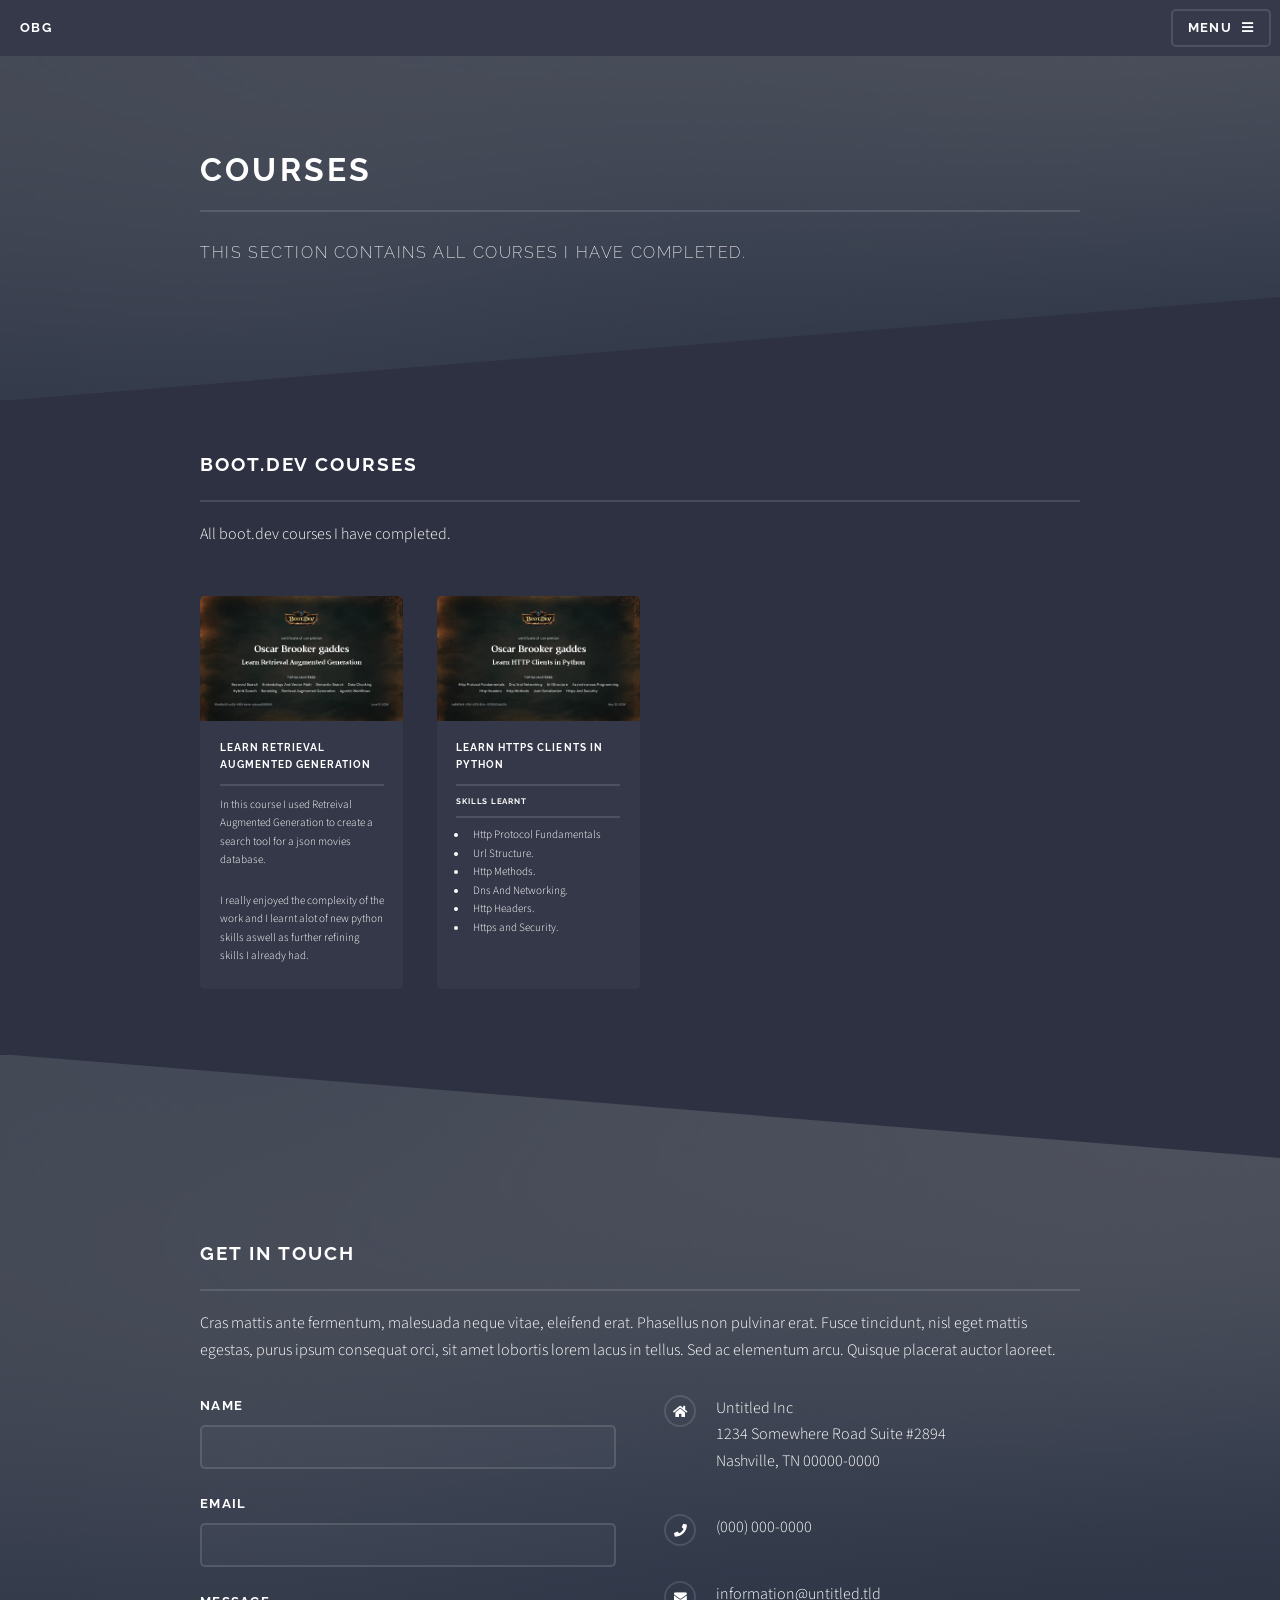
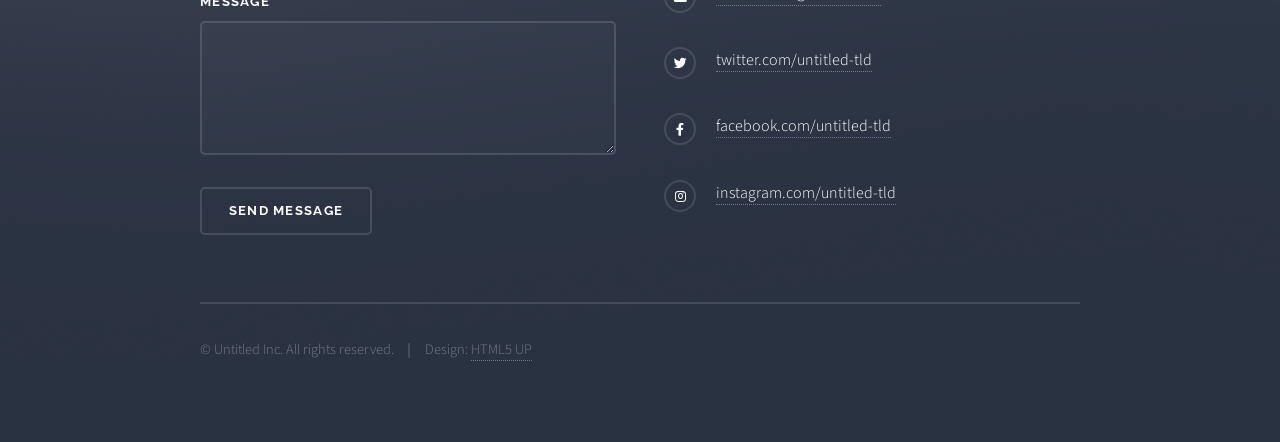
==== elements.html @ 9e0f4af8 "14:05" ====
<!DOCTYPE HTML>
<!--
	Solid State by HTML5 UP
	html5up.net | @ajlkn
	Free for personal and commercial use under the CCA 3.0 license (html5up.net/license)
-->
<html>
	<head>
		<title>Courses - OBG Cyber Portfolio</title>
		<meta charset="utf-8" />
		<meta name="viewport" content="width=device-width, initial-scale=1, user-scalable=no" />
		<link rel="stylesheet" href="assets/css/main.css" />
		<noscript><link rel="stylesheet" href="assets/css/noscript.css" /></noscript>
	</head>
	<body class="is-preload">

		<!-- Page Wrapper -->
			<div id="page-wrapper">

				<!-- Header -->
					<header id="header">
						<h1><a href="index.html">OBG</a></h1>
						<nav>
							<a href="#menu">Menu</a>
						</nav>
					</header>

				<!-- Menu -->
					<nav id="menu">
						<div class="inner">
							<h2>Menu</h2>
							<ul class="links">
								<li><a href="index.html">Home</a></li>
								<li><a href="generic.html">Projects</a></li>
								<li><a href="elements.html">Courses</a></li>
							</ul>
							<a href="#" class="close">Close</a>
						</div>
					</nav>

				<!-- Wrapper -->
					<section id="wrapper">
						<header>
							<div class="inner">
								<h2>Courses</h2>
								<p>This section contains all courses I have completed.</p>
							</div>
						</header>

						<!-- Content -->
							<div class="wrapper">
								<div class="inner">

									<section>
										<h2 class="major">Boot.dev Courses</h2>
										<p>All boot.dev courses I have completed.</p>
		
									</section>

									<section class="long-features">
										<article>
											<a href="#" class="image"><img src="images/rag-search-engine-certificate.jpeg" alt="" /></a>
											<h3 class="major">Learn Retrieval Augmented Generation</h3>
											<p>In this course I used Retreival Augmented Generation to create a search tool for a json movies database.</p>
											<p>I really enjoyed the complexity of the work and I learnt alot of new python skills aswell as further refining skills I already had.</p>
										</article>
										<article>
											<a href="#" class="image"><img src="images/Bootdev-Course-Certificates/http-clients-certificate.jpeg" alt="" /></a>
											<h3 class="major">Learn https Clients in Python</h3>
											<h4 class="major">Skills Learnt</h4>
											<ul>
												<li>Http Protocol Fundamentals</li>
												<li>Url Structure.</li>
												<li>Http Methods.</li>
												<li>Dns And Networking.</li>
												<li>Http Headers.</li>
												<li>Https and Security.</li>
											</ul>
										</article>
									</section>
								</div>
							</div>

					</section>

				<!-- Footer -->
					<section id="footer">
						<div class="inner">
							<h2 class="major">Get in touch</h2>
							<p>Cras mattis ante fermentum, malesuada neque vitae, eleifend erat. Phasellus non pulvinar erat. Fusce tincidunt, nisl eget mattis egestas, purus ipsum consequat orci, sit amet lobortis lorem lacus in tellus. Sed ac elementum arcu. Quisque placerat auctor laoreet.</p>
							<form method="post" action="#">
								<div class="fields">
									<div class="field">
										<label for="name">Name</label>
										<input type="text" name="name" id="name" />
									</div>
									<div class="field">
										<label for="email">Email</label>
										<input type="email" name="email" id="email" />
									</div>
									<div class="field">
										<label for="message">Message</label>
										<textarea name="message" id="message" rows="4"></textarea>
									</div>
								</div>
								<ul class="actions">
									<li><input type="submit" value="Send Message" /></li>
								</ul>
							</form>
							<ul class="contact">
								<li class="icon solid fa-home">
									Untitled Inc<br />
									1234 Somewhere Road Suite #2894<br />
									Nashville, TN 00000-0000
								</li>
								<li class="icon solid fa-phone">(000) 000-0000</li>
								<li class="icon solid fa-envelope"><a href="#">information@untitled.tld</a></li>
								<li class="icon brands fa-twitter"><a href="#">twitter.com/untitled-tld</a></li>
								<li class="icon brands fa-facebook-f"><a href="#">facebook.com/untitled-tld</a></li>
								<li class="icon brands fa-instagram"><a href="#">instagram.com/untitled-tld</a></li>
							</ul>
							<ul class="copyright">
								<li>&copy; Untitled Inc. All rights reserved.</li><li>Design: <a href="http://html5up.net">HTML5 UP</a></li>
							</ul>
						</div>
					</section>

			</div>

		<!-- Scripts -->
			<script src="assets/js/jquery.min.js"></script>
			<script src="assets/js/jquery.scrollex.min.js"></script>
			<script src="assets/js/browser.min.js"></script>
			<script src="assets/js/breakpoints.min.js"></script>
			<script src="assets/js/util.js"></script>
			<script src="assets/js/main.js"></script>

	</body>
</html>
---- assets/css/main.css ----
@import url(fontawesome-all.min.css);
@import url("https://fonts.googleapis.com/css?family=Raleway:200,700|Source+Sans+Pro:300,600,300italic,600italic");

/*
	Solid State by HTML5 UP
	html5up.net | @ajlkn
	Free for personal and commercial use under the CCA 3.0 license (html5up.net/license)
*/

html, body, div, span, applet, object,
iframe, h1, h2, h3, h4, h5, h6, p, blockquote,
pre, a, abbr, acronym, address, big, cite,
code, del, dfn, em, img, ins, kbd, q, s, samp,
small, strike, strong, sub, sup, tt, var, b,
u, i, center, dl, dt, dd, ol, ul, li, fieldset,
form, label, legend, table, caption, tbody,
tfoot, thead, tr, th, td, article, aside,
canvas, details, embed, figure, figcaption,
footer, header, hgroup, menu, nav, output, ruby,
section, summary, time, mark, audio, video {
	margin: 0;
	padding: 0;
	border: 0;
	font-size: 100%;
	font: inherit;
	vertical-align: baseline;}

article, aside, details, figcaption, figure,
footer, header, hgroup, menu, nav, section {
	display: block;}

body {
	line-height: 1;
}

ol, ul {
	list-style: none;
}

blockquote, q {
	quotes: none;
}

	blockquote:before, blockquote:after, q:before, q:after {
		content: '';
		content: none;
	}

table {
	border-collapse: collapse;
	border-spacing: 0;
}

body {
	-webkit-text-size-adjust: none;
}

mark {
	background-color: transparent;
	color: inherit;
}

input::-moz-focus-inner {
	border: 0;
	padding: 0;
}

input, select, textarea {
	-moz-appearance: none;
	-webkit-appearance: none;
	-ms-appearance: none;
	appearance: none;
}

/* Basic */

	@-ms-viewport {
		width: device-width;
	}

	body {
		-ms-overflow-style: scrollbar;
	}

	@media screen and (max-width: 480px) {

		html, body {
			min-width: 320px;
		}

	}

	html {
		box-sizing: border-box;
	}

	*, *:before, *:after {
		box-sizing: inherit;
	}

	body {
		background-color: #2e3141;
		background-image: linear-gradient(to top, rgba(46, 49, 65, 0.8), rgba(46, 49, 65, 0.8)), url("../../images/bg.jpg");
		background-size: auto,
 cover;
		background-attachment: fixed,
 fixed;
		background-position: center,
 center;
	}

		body.is-preload *, body.is-preload *:before, body.is-preload *:after {
			-moz-animation: none !important;
			-webkit-animation: none !important;
			-ms-animation: none !important;
			animation: none !important;
			-moz-transition: none !important;
			-webkit-transition: none !important;
			-ms-transition: none !important;
			transition: none !important;
		}

/* Type */

	body, input, select, textarea {
		color: #ffffff;
		font-family: "Source Sans Pro", Helvetica, sans-serif;
		font-size: 16.5pt;
		font-weight: 300;
		line-height: 1.65;
	}

		@media screen and (max-width: 1680px) {

			body, input, select, textarea {
				font-size: 13pt;
			}

		}

		@media screen and (max-width: 1280px) {

			body, input, select, textarea {
				font-size: 12pt;
			}

		}

		@media screen and (max-width: 980px) {

			body, input, select, textarea {
				font-size: 12pt;
			}

		}

		@media screen and (max-width: 736px) {

			body, input, select, textarea {
				font-size: 12pt;
			}

		}

		@media screen and (max-width: 480px) {

			body, input, select, textarea {
				font-size: 12pt;
			}

		}

	a {
		-moz-transition: color 0.2s ease-in-out, border-bottom-color 0.2s ease-in-out;
		-webkit-transition: color 0.2s ease-in-out, border-bottom-color 0.2s ease-in-out;
		-ms-transition: color 0.2s ease-in-out, border-bottom-color 0.2s ease-in-out;
		transition: color 0.2s ease-in-out, border-bottom-color 0.2s ease-in-out;
		border-bottom: dotted 1px rgba(255, 255, 255, 0.35);
		color: #ffffff;
		text-decoration: none;
	}

		a:hover {
			border-bottom-color: transparent;
			color: #ffffff !important;
		}

		a.special:not(.button) {
			text-decoration: none;
			border-bottom: 0;
			display: block;
			font-family: Raleway, Helvetica, sans-serif;
			font-size: 0.8em;
			font-weight: 700;
			letter-spacing: 0.1em;
			margin: 0 0 2em 0;
			text-transform: uppercase;
		}

			a.special:not(.button):before {
				-moz-osx-font-smoothing: grayscale;
				-webkit-font-smoothing: antialiased;
				display: inline-block;
				font-style: normal;
				font-variant: normal;
				text-rendering: auto;
				line-height: 1;
				text-transform: none !important;
				font-family: 'Font Awesome 5 Free';
				font-weight: 900;
			}

			a.special:not(.button):before {
				-moz-transition: background-color 0.2s ease-in-out;
				-webkit-transition: background-color 0.2s ease-in-out;
				-ms-transition: background-color 0.2s ease-in-out;
				transition: background-color 0.2s ease-in-out;
				border-radius: 100%;
				border: solid 2px rgba(255, 255, 255, 0.125);
				content: '\f105';
				display: inline-block;
				font-size: 1.25em;
				height: 2em;
				line-height: 1.75em;
				margin-right: 0.85em;
				text-align: center;
				text-indent: 0.15em;
				vertical-align: middle;
				width: 2em;
			}

			a.special:not(.button):hover:before {
				background-color: rgba(255, 255, 255, 0.025);
			}

			a.special:not(.button):active:before {
				background-color: rgba(255, 255, 255, 0.075);
			}

	strong, b {
		color: #ffffff;
		font-weight: 600;
	}

	em, i {
		font-style: italic;
	}

	p {
		margin: 0 0 2em 0;
	}

	h1, h2, h3, h4, h5, h6 {
		color: #ffffff;
		font-family: Raleway, Helvetica, sans-serif;
		font-weight: 700;
		letter-spacing: 0.1em;
		margin: 0 0 1em 0;
		text-transform: uppercase;
	}

		h1 a, h2 a, h3 a, h4 a, h5 a, h6 a {
			color: inherit;
			text-decoration: none;
			border-bottom: 0;
		}

		h1 span, h2 span, h3 span, h4 span, h5 span, h6 span {
			font-weight: 200;
		}

		h1.major, h2.major, h3.major, h4.major, h5.major, h6.major {
			padding-bottom: 1em;
			border-bottom: solid 2px rgba(255, 255, 255, 0.125);
		}

	h2 {
		font-size: 1.2em;
	}

	h3 {
		font-size: 0.9em;
	}

	h4 {
		font-size: 0.7em;
	}

	h5 {
		font-size: 0.7em;
	}

	h6 {
		font-size: 0.7em;
	}

	@media screen and (max-width: 736px) {

		h2 {
			font-size: 1em;
		}

		h3 {
			font-size: 0.8em;
		}

	}

	sub {
		font-size: 0.8em;
		position: relative;
		top: 0.5em;
	}

	sup {
		font-size: 0.8em;
		position: relative;
		top: -0.5em;
	}

	blockquote {
		border-left: solid 4px rgba(255, 255, 255, 0.125);
		font-style: italic;
		margin: 0 0 2em 0;
		padding: 0.5em 0 0.5em 2em;
	}

	code {
		background: rgba(255, 255, 255, 0.025);
		border-radius: 5px;
		border: solid 2px rgba(255, 255, 255, 0.125);
		font-family: "Courier New", monospace;
		font-size: 0.9em;
		margin: 0 0.25em;
		padding: 0.25em 0.65em;
	}

	pre {
		-webkit-overflow-scrolling: touch;
		font-family: "Courier New", monospace;
		font-size: 0.9em;
		margin: 0 0 2em 0;
	}

		pre code {
			display: block;
			line-height: 1.75em;
			padding: 1em 1.5em;
			overflow-x: auto;
		}

	hr {
		border: 0;
		border-bottom: solid 2px rgba(255, 255, 255, 0.125);
		margin: 2.5em 0;
	}

		hr.major {
			margin: 4em 0;
		}

	.align-left {
		text-align: left;
	}

	.align-center {
		text-align: center;
	}

	.align-right {
		text-align: right;
	}

/* Row */

	.row {
		display: flex;
		flex-wrap: wrap;
		box-sizing: border-box;
		align-items: stretch;
	}

		.row > * {
			box-sizing: border-box;
		}

		.row.gtr-uniform > * > :last-child {
			margin-bottom: 0;
		}

		.row.aln-left {
			justify-content: flex-start;
		}

		.row.aln-center {
			justify-content: center;
		}

		.row.aln-right {
			justify-content: flex-end;
		}

		.row.aln-top {
			align-items: flex-start;
		}

		.row.aln-middle {
			align-items: center;
		}

		.row.aln-bottom {
			align-items: flex-end;
		}

		.row > .imp {
			order: -1;
		}

		.row > .col-1 {
			width: 8.33333%;
		}

		.row > .off-1 {
			margin-left: 8.33333%;
		}

		.row > .col-2 {
			width: 16.66667%;
		}

		.row > .off-2 {
			margin-left: 16.66667%;
		}

		.row > .col-3 {
			width: 25%;
		}

		.row > .off-3 {
			margin-left: 25%;
		}

		.row > .col-4 {
			width: 33.33333%;
		}

		.row > .off-4 {
			margin-left: 33.33333%;
		}

		.row > .col-5 {
			width: 41.66667%;
		}

		.row > .off-5 {
			margin-left: 41.66667%;
		}

		.row > .col-6 {
			width: 50%;
		}

		.row > .off-6 {
			margin-left: 50%;
		}

		.row > .col-7 {
			width: 58.33333%;
		}

		.row > .off-7 {
			margin-left: 58.33333%;
		}

		.row > .col-8 {
			width: 66.66667%;
		}

		.row > .off-8 {
			margin-left: 66.66667%;
		}

		.row > .col-9 {
			width: 75%;
		}

		.row > .off-9 {
			margin-left: 75%;
		}

		.row > .col-10 {
			width: 83.33333%;
		}

		.row > .off-10 {
			margin-left: 83.33333%;
		}

		.row > .col-11 {
			width: 91.66667%;
		}

		.row > .off-11 {
			margin-left: 91.66667%;
		}

		.row > .col-12 {
			width: 100%;
		}

		.row > .off-12 {
			margin-left: 100%;
		}

		.row.gtr-0 {
			margin-top: 0;
			margin-left: 0em;
		}

			.row.gtr-0 > * {
				padding: 0 0 0 0em;
			}

			.row.gtr-0.gtr-uniform {
				margin-top: 0em;
			}

				.row.gtr-0.gtr-uniform > * {
					padding-top: 0em;
				}

		.row.gtr-25 {
			margin-top: 0;
			margin-left: -0.4375em;
		}

			.row.gtr-25 > * {
				padding: 0 0 0 0.4375em;
			}

			.row.gtr-25.gtr-uniform {
				margin-top: -0.4375em;
			}

				.row.gtr-25.gtr-uniform > * {
					padding-top: 0.4375em;
				}

		.row.gtr-50 {
			margin-top: 0;
			margin-left: -0.875em;
		}

			.row.gtr-50 > * {
				padding: 0 0 0 0.875em;
			}

			.row.gtr-50.gtr-uniform {
				margin-top: -0.875em;
			}

				.row.gtr-50.gtr-uniform > * {
					padding-top: 0.875em;
				}

		.row {
			margin-top: 0;
			margin-left: -1.75em;
		}

			.row > * {
				padding: 0 0 0 1.75em;
			}

			.row.gtr-uniform {
				margin-top: -1.75em;
			}

				.row.gtr-uniform > * {
					padding-top: 1.75em;
				}

		.row.gtr-150 {
			margin-top: 0;
			margin-left: -2.625em;
		}

			.row.gtr-150 > * {
				padding: 0 0 0 2.625em;
			}

			.row.gtr-150.gtr-uniform {
				margin-top: -2.625em;
			}

				.row.gtr-150.gtr-uniform > * {
					padding-top: 2.625em;
				}

		.row.gtr-200 {
			margin-top: 0;
			margin-left: -3.5em;
		}

			.row.gtr-200 > * {
				padding: 0 0 0 3.5em;
			}

			.row.gtr-200.gtr-uniform {
				margin-top: -3.5em;
			}

				.row.gtr-200.gtr-uniform > * {
					padding-top: 3.5em;
				}

		@media screen and (max-width: 1680px) {

			.row {
				display: flex;
				flex-wrap: wrap;
				box-sizing: border-box;
				align-items: stretch;
			}

				.row > * {
					box-sizing: border-box;
				}

				.row.gtr-uniform > * > :last-child {
					margin-bottom: 0;
				}

				.row.aln-left {
					justify-content: flex-start;
				}

				.row.aln-center {
					justify-content: center;
				}

				.row.aln-right {
					justify-content: flex-end;
				}

				.row.aln-top {
					align-items: flex-start;
				}

				.row.aln-middle {
					align-items: center;
				}

				.row.aln-bottom {
					align-items: flex-end;
				}

				.row > .imp-xlarge {
					order: -1;
				}

				.row > .col-1-xlarge {
					width: 8.33333%;
				}

				.row > .off-1-xlarge {
					margin-left: 8.33333%;
				}

				.row > .col-2-xlarge {
					width: 16.66667%;
				}

				.row > .off-2-xlarge {
					margin-left: 16.66667%;
				}

				.row > .col-3-xlarge {
					width: 25%;
				}

				.row > .off-3-xlarge {
					margin-left: 25%;
				}

				.row > .col-4-xlarge {
					width: 33.33333%;
				}

				.row > .off-4-xlarge {
					margin-left: 33.33333%;
				}

				.row > .col-5-xlarge {
					width: 41.66667%;
				}

				.row > .off-5-xlarge {
					margin-left: 41.66667%;
				}

				.row > .col-6-xlarge {
					width: 50%;
				}

				.row > .off-6-xlarge {
					margin-left: 50%;
				}

				.row > .col-7-xlarge {
					width: 58.33333%;
				}

				.row > .off-7-xlarge {
					margin-left: 58.33333%;
				}

				.row > .col-8-xlarge {
					width: 66.66667%;
				}

				.row > .off-8-xlarge {
					margin-left: 66.66667%;
				}

				.row > .col-9-xlarge {
					width: 75%;
				}

				.row > .off-9-xlarge {
					margin-left: 75%;
				}

				.row > .col-10-xlarge {
					width: 83.33333%;
				}

				.row > .off-10-xlarge {
					margin-left: 83.33333%;
				}

				.row > .col-11-xlarge {
					width: 91.66667%;
				}

				.row > .off-11-xlarge {
					margin-left: 91.66667%;
				}

				.row > .col-12-xlarge {
					width: 100%;
				}

				.row > .off-12-xlarge {
					margin-left: 100%;
				}

				.row.gtr-0 {
					margin-top: 0;
					margin-left: 0em;
				}

					.row.gtr-0 > * {
						padding: 0 0 0 0em;
					}

					.row.gtr-0.gtr-uniform {
						margin-top: 0em;
					}

						.row.gtr-0.gtr-uniform > * {
							padding-top: 0em;
						}

				.row.gtr-25 {
					margin-top: 0;
					margin-left: -0.4375em;
				}

					.row.gtr-25 > * {
						padding: 0 0 0 0.4375em;
					}

					.row.gtr-25.gtr-uniform {
						margin-top: -0.4375em;
					}

						.row.gtr-25.gtr-uniform > * {
							padding-top: 0.4375em;
						}

				.row.gtr-50 {
					margin-top: 0;
					margin-left: -0.875em;
				}

					.row.gtr-50 > * {
						padding: 0 0 0 0.875em;
					}

					.row.gtr-50.gtr-uniform {
						margin-top: -0.875em;
					}

						.row.gtr-50.gtr-uniform > * {
							padding-top: 0.875em;
						}

				.row {
					margin-top: 0;
					margin-left: -1.75em;
				}

					.row > * {
						padding: 0 0 0 1.75em;
					}

					.row.gtr-uniform {
						margin-top: -1.75em;
					}

						.row.gtr-uniform > * {
							padding-top: 1.75em;
						}

				.row.gtr-150 {
					margin-top: 0;
					margin-left: -2.625em;
				}

					.row.gtr-150 > * {
						padding: 0 0 0 2.625em;
					}

					.row.gtr-150.gtr-uniform {
						margin-top: -2.625em;
					}

						.row.gtr-150.gtr-uniform > * {
							padding-top: 2.625em;
						}

				.row.gtr-200 {
					margin-top: 0;
					margin-left: -3.5em;
				}

					.row.gtr-200 > * {
						padding: 0 0 0 3.5em;
					}

					.row.gtr-200.gtr-uniform {
						margin-top: -3.5em;
					}

						.row.gtr-200.gtr-uniform > * {
							padding-top: 3.5em;
						}

		}

		@media screen and (max-width: 1280px) {

			.row {
				display: flex;
				flex-wrap: wrap;
				box-sizing: border-box;
				align-items: stretch;
			}

				.row > * {
					box-sizing: border-box;
				}

				.row.gtr-uniform > * > :last-child {
					margin-bottom: 0;
				}

				.row.aln-left {
					justify-content: flex-start;
				}

				.row.aln-center {
					justify-content: center;
				}

				.row.aln-right {
					justify-content: flex-end;
				}

				.row.aln-top {
					align-items: flex-start;
				}

				.row.aln-middle {
					align-items: center;
				}

				.row.aln-bottom {
					align-items: flex-end;
				}

				.row > .imp-large {
					order: -1;
				}

				.row > .col-1-large {
					width: 8.33333%;
				}

				.row > .off-1-large {
					margin-left: 8.33333%;
				}

				.row > .col-2-large {
					width: 16.66667%;
				}

				.row > .off-2-large {
					margin-left: 16.66667%;
				}

				.row > .col-3-large {
					width: 25%;
				}

				.row > .off-3-large {
					margin-left: 25%;
				}

				.row > .col-4-large {
					width: 33.33333%;
				}

				.row > .off-4-large {
					margin-left: 33.33333%;
				}

				.row > .col-5-large {
					width: 41.66667%;
				}

				.row > .off-5-large {
					margin-left: 41.66667%;
				}

				.row > .col-6-large {
					width: 50%;
				}

				.row > .off-6-large {
					margin-left: 50%;
				}

				.row > .col-7-large {
					width: 58.33333%;
				}

				.row > .off-7-large {
					margin-left: 58.33333%;
				}

				.row > .col-8-large {
					width: 66.66667%;
				}

				.row > .off-8-large {
					margin-left: 66.66667%;
				}

				.row > .col-9-large {
					width: 75%;
				}

				.row > .off-9-large {
					margin-left: 75%;
				}

				.row > .col-10-large {
					width: 83.33333%;
				}

				.row > .off-10-large {
					margin-left: 83.33333%;
				}

				.row > .col-11-large {
					width: 91.66667%;
				}

				.row > .off-11-large {
					margin-left: 91.66667%;
				}

				.row > .col-12-large {
					width: 100%;
				}

				.row > .off-12-large {
					margin-left: 100%;
				}

				.row.gtr-0 {
					margin-top: 0;
					margin-left: 0em;
				}

					.row.gtr-0 > * {
						padding: 0 0 0 0em;
					}

					.row.gtr-0.gtr-uniform {
						margin-top: 0em;
					}

						.row.gtr-0.gtr-uniform > * {
							padding-top: 0em;
						}

				.row.gtr-25 {
					margin-top: 0;
					margin-left: -0.4375em;
				}

					.row.gtr-25 > * {
						padding: 0 0 0 0.4375em;
					}

					.row.gtr-25.gtr-uniform {
						margin-top: -0.4375em;
					}

						.row.gtr-25.gtr-uniform > * {
							padding-top: 0.4375em;
						}

				.row.gtr-50 {
					margin-top: 0;
					margin-left: -0.875em;
				}

					.row.gtr-50 > * {
						padding: 0 0 0 0.875em;
					}

					.row.gtr-50.gtr-uniform {
						margin-top: -0.875em;
					}

						.row.gtr-50.gtr-uniform > * {
							padding-top: 0.875em;
						}

				.row {
					margin-top: 0;
					margin-left: -1.75em;
				}

					.row > * {
						padding: 0 0 0 1.75em;
					}

					.row.gtr-uniform {
						margin-top: -1.75em;
					}

						.row.gtr-uniform > * {
							padding-top: 1.75em;
						}

				.row.gtr-150 {
					margin-top: 0;
					margin-left: -2.625em;
				}

					.row.gtr-150 > * {
						padding: 0 0 0 2.625em;
					}

					.row.gtr-150.gtr-uniform {
						margin-top: -2.625em;
					}

						.row.gtr-150.gtr-uniform > * {
							padding-top: 2.625em;
						}

				.row.gtr-200 {
					margin-top: 0;
					margin-left: -3.5em;
				}

					.row.gtr-200 > * {
						padding: 0 0 0 3.5em;
					}

					.row.gtr-200.gtr-uniform {
						margin-top: -3.5em;
					}

						.row.gtr-200.gtr-uniform > * {
							padding-top: 3.5em;
						}

		}

		@media screen and (max-width: 980px) {

			.row {
				display: flex;
				flex-wrap: wrap;
				box-sizing: border-box;
				align-items: stretch;
			}

				.row > * {
					box-sizing: border-box;
				}

				.row.gtr-uniform > * > :last-child {
					margin-bottom: 0;
				}

				.row.aln-left {
					justify-content: flex-start;
				}

				.row.aln-center {
					justify-content: center;
				}

				.row.aln-right {
					justify-content: flex-end;
				}

				.row.aln-top {
					align-items: flex-start;
				}

				.row.aln-middle {
					align-items: center;
				}

				.row.aln-bottom {
					align-items: flex-end;
				}

				.row > .imp-medium {
					order: -1;
				}

				.row > .col-1-medium {
					width: 8.33333%;
				}

				.row > .off-1-medium {
					margin-left: 8.33333%;
				}

				.row > .col-2-medium {
					width: 16.66667%;
				}

				.row > .off-2-medium {
					margin-left: 16.66667%;
				}

				.row > .col-3-medium {
					width: 25%;
				}

				.row > .off-3-medium {
					margin-left: 25%;
				}

				.row > .col-4-medium {
					width: 33.33333%;
				}

				.row > .off-4-medium {
					margin-left: 33.33333%;
				}

				.row > .col-5-medium {
					width: 41.66667%;
				}

				.row > .off-5-medium {
					margin-left: 41.66667%;
				}

				.row > .col-6-medium {
					width: 50%;
				}

				.row > .off-6-medium {
					margin-left: 50%;
				}

				.row > .col-7-medium {
					width: 58.33333%;
				}

				.row > .off-7-medium {
					margin-left: 58.33333%;
				}

				.row > .col-8-medium {
					width: 66.66667%;
				}

				.row > .off-8-medium {
					margin-left: 66.66667%;
				}

				.row > .col-9-medium {
					width: 75%;
				}

				.row > .off-9-medium {
					margin-left: 75%;
				}

				.row > .col-10-medium {
					width: 83.33333%;
				}

				.row > .off-10-medium {
					margin-left: 83.33333%;
				}

				.row > .col-11-medium {
					width: 91.66667%;
				}

				.row > .off-11-medium {
					margin-left: 91.66667%;
				}

				.row > .col-12-medium {
					width: 100%;
				}

				.row > .off-12-medium {
					margin-left: 100%;
				}

				.row.gtr-0 {
					margin-top: 0;
					margin-left: 0em;
				}

					.row.gtr-0 > * {
						padding: 0 0 0 0em;
					}

					.row.gtr-0.gtr-uniform {
						margin-top: 0em;
					}

						.row.gtr-0.gtr-uniform > * {
							padding-top: 0em;
						}

				.row.gtr-25 {
					margin-top: 0;
					margin-left: -0.4375em;
				}

					.row.gtr-25 > * {
						padding: 0 0 0 0.4375em;
					}

					.row.gtr-25.gtr-uniform {
						margin-top: -0.4375em;
					}

						.row.gtr-25.gtr-uniform > * {
							padding-top: 0.4375em;
						}

				.row.gtr-50 {
					margin-top: 0;
					margin-left: -0.875em;
				}

					.row.gtr-50 > * {
						padding: 0 0 0 0.875em;
					}

					.row.gtr-50.gtr-uniform {
						margin-top: -0.875em;
					}

						.row.gtr-50.gtr-uniform > * {
							padding-top: 0.875em;
						}

				.row {
					margin-top: 0;
					margin-left: -1.75em;
				}

					.row > * {
						padding: 0 0 0 1.75em;
					}

					.row.gtr-uniform {
						margin-top: -1.75em;
					}

						.row.gtr-uniform > * {
							padding-top: 1.75em;
						}

				.row.gtr-150 {
					margin-top: 0;
					margin-left: -2.625em;
				}

					.row.gtr-150 > * {
						padding: 0 0 0 2.625em;
					}

					.row.gtr-150.gtr-uniform {
						margin-top: -2.625em;
					}

						.row.gtr-150.gtr-uniform > * {
							padding-top: 2.625em;
						}

				.row.gtr-200 {
					margin-top: 0;
					margin-left: -3.5em;
				}

					.row.gtr-200 > * {
						padding: 0 0 0 3.5em;
					}

					.row.gtr-200.gtr-uniform {
						margin-top: -3.5em;
					}

						.row.gtr-200.gtr-uniform > * {
							padding-top: 3.5em;
						}

		}

		@media screen and (max-width: 736px) {

			.row {
				display: flex;
				flex-wrap: wrap;
				box-sizing: border-box;
				align-items: stretch;
			}

				.row > * {
					box-sizing: border-box;
				}

				.row.gtr-uniform > * > :last-child {
					margin-bottom: 0;
				}

				.row.aln-left {
					justify-content: flex-start;
				}

				.row.aln-center {
					justify-content: center;
				}

				.row.aln-right {
					justify-content: flex-end;
				}

				.row.aln-top {
					align-items: flex-start;
				}

				.row.aln-middle {
					align-items: center;
				}

				.row.aln-bottom {
					align-items: flex-end;
				}

				.row > .imp-small {
					order: -1;
				}

				.row > .col-1-small {
					width: 8.33333%;
				}

				.row > .off-1-small {
					margin-left: 8.33333%;
				}

				.row > .col-2-small {
					width: 16.66667%;
				}

				.row > .off-2-small {
					margin-left: 16.66667%;
				}

				.row > .col-3-small {
					width: 25%;
				}

				.row > .off-3-small {
					margin-left: 25%;
				}

				.row > .col-4-small {
					width: 33.33333%;
				}

				.row > .off-4-small {
					margin-left: 33.33333%;
				}

				.row > .col-5-small {
					width: 41.66667%;
				}

				.row > .off-5-small {
					margin-left: 41.66667%;
				}

				.row > .col-6-small {
					width: 50%;
				}

				.row > .off-6-small {
					margin-left: 50%;
				}

				.row > .col-7-small {
					width: 58.33333%;
				}

				.row > .off-7-small {
					margin-left: 58.33333%;
				}

				.row > .col-8-small {
					width: 66.66667%;
				}

				.row > .off-8-small {
					margin-left: 66.66667%;
				}

				.row > .col-9-small {
					width: 75%;
				}

				.row > .off-9-small {
					margin-left: 75%;
				}

				.row > .col-10-small {
					width: 83.33333%;
				}

				.row > .off-10-small {
					margin-left: 83.33333%;
				}

				.row > .col-11-small {
					width: 91.66667%;
				}

				.row > .off-11-small {
					margin-left: 91.66667%;
				}

				.row > .col-12-small {
					width: 100%;
				}

				.row > .off-12-small {
					margin-left: 100%;
				}

				.row.gtr-0 {
					margin-top: 0;
					margin-left: 0em;
				}

					.row.gtr-0 > * {
						padding: 0 0 0 0em;
					}

					.row.gtr-0.gtr-uniform {
						margin-top: 0em;
					}

						.row.gtr-0.gtr-uniform > * {
							padding-top: 0em;
						}

				.row.gtr-25 {
					margin-top: 0;
					margin-left: -0.3125em;
				}

					.row.gtr-25 > * {
						padding: 0 0 0 0.3125em;
					}

					.row.gtr-25.gtr-uniform {
						margin-top: -0.3125em;
					}

						.row.gtr-25.gtr-uniform > * {
							padding-top: 0.3125em;
						}

				.row.gtr-50 {
					margin-top: 0;
					margin-left: -0.625em;
				}

					.row.gtr-50 > * {
						padding: 0 0 0 0.625em;
					}

					.row.gtr-50.gtr-uniform {
						margin-top: -0.625em;
					}

						.row.gtr-50.gtr-uniform > * {
							padding-top: 0.625em;
						}

				.row {
					margin-top: 0;
					margin-left: -1.25em;
				}

					.row > * {
						padding: 0 0 0 1.25em;
					}

					.row.gtr-uniform {
						margin-top: -1.25em;
					}

						.row.gtr-uniform > * {
							padding-top: 1.25em;
						}

				.row.gtr-150 {
					margin-top: 0;
					margin-left: -1.875em;
				}

					.row.gtr-150 > * {
						padding: 0 0 0 1.875em;
					}

					.row.gtr-150.gtr-uniform {
						margin-top: -1.875em;
					}

						.row.gtr-150.gtr-uniform > * {
							padding-top: 1.875em;
						}

				.row.gtr-200 {
					margin-top: 0;
					margin-left: -2.5em;
				}

					.row.gtr-200 > * {
						padding: 0 0 0 2.5em;
					}

					.row.gtr-200.gtr-uniform {
						margin-top: -2.5em;
					}

						.row.gtr-200.gtr-uniform > * {
							padding-top: 2.5em;
						}

		}

		@media screen and (max-width: 480px) {

			.row {
				display: flex;
				flex-wrap: wrap;
				box-sizing: border-box;
				align-items: stretch;
			}

				.row > * {
					box-sizing: border-box;
				}

				.row.gtr-uniform > * > :last-child {
					margin-bottom: 0;
				}

				.row.aln-left {
					justify-content: flex-start;
				}

				.row.aln-center {
					justify-content: center;
				}

				.row.aln-right {
					justify-content: flex-end;
				}

				.row.aln-top {
					align-items: flex-start;
				}

				.row.aln-middle {
					align-items: center;
				}

				.row.aln-bottom {
					align-items: flex-end;
				}

				.row > .imp-xsmall {
					order: -1;
				}

				.row > .col-1-xsmall {
					width: 8.33333%;
				}

				.row > .off-1-xsmall {
					margin-left: 8.33333%;
				}

				.row > .col-2-xsmall {
					width: 16.66667%;
				}

				.row > .off-2-xsmall {
					margin-left: 16.66667%;
				}

				.row > .col-3-xsmall {
					width: 25%;
				}

				.row > .off-3-xsmall {
					margin-left: 25%;
				}

				.row > .col-4-xsmall {
					width: 33.33333%;
				}

				.row > .off-4-xsmall {
					margin-left: 33.33333%;
				}

				.row > .col-5-xsmall {
					width: 41.66667%;
				}

				.row > .off-5-xsmall {
					margin-left: 41.66667%;
				}

				.row > .col-6-xsmall {
					width: 50%;
				}

				.row > .off-6-xsmall {
					margin-left: 50%;
				}

				.row > .col-7-xsmall {
					width: 58.33333%;
				}

				.row > .off-7-xsmall {
					margin-left: 58.33333%;
				}

				.row > .col-8-xsmall {
					width: 66.66667%;
				}

				.row > .off-8-xsmall {
					margin-left: 66.66667%;
				}

				.row > .col-9-xsmall {
					width: 75%;
				}

				.row > .off-9-xsmall {
					margin-left: 75%;
				}

				.row > .col-10-xsmall {
					width: 83.33333%;
				}

				.row > .off-10-xsmall {
					margin-left: 83.33333%;
				}

				.row > .col-11-xsmall {
					width: 91.66667%;
				}

				.row > .off-11-xsmall {
					margin-left: 91.66667%;
				}

				.row > .col-12-xsmall {
					width: 100%;
				}

				.row > .off-12-xsmall {
					margin-left: 100%;
				}

				.row.gtr-0 {
					margin-top: 0;
					margin-left: 0em;
				}

					.row.gtr-0 > * {
						padding: 0 0 0 0em;
					}

					.row.gtr-0.gtr-uniform {
						margin-top: 0em;
					}

						.row.gtr-0.gtr-uniform > * {
							padding-top: 0em;
						}

				.row.gtr-25 {
					margin-top: 0;
					margin-left: -0.3125em;
				}

					.row.gtr-25 > * {
						padding: 0 0 0 0.3125em;
					}

					.row.gtr-25.gtr-uniform {
						margin-top: -0.3125em;
					}

						.row.gtr-25.gtr-uniform > * {
							padding-top: 0.3125em;
						}

				.row.gtr-50 {
					margin-top: 0;
					margin-left: -0.625em;
				}

					.row.gtr-50 > * {
						padding: 0 0 0 0.625em;
					}

					.row.gtr-50.gtr-uniform {
						margin-top: -0.625em;
					}

						.row.gtr-50.gtr-uniform > * {
							padding-top: 0.625em;
						}

				.row {
					margin-top: 0;
					margin-left: -1.25em;
				}

					.row > * {
						padding: 0 0 0 1.25em;
					}

					.row.gtr-uniform {
						margin-top: -1.25em;
					}

						.row.gtr-uniform > * {
							padding-top: 1.25em;
						}

				.row.gtr-150 {
					margin-top: 0;
					margin-left: -1.875em;
				}

					.row.gtr-150 > * {
						padding: 0 0 0 1.875em;
					}

					.row.gtr-150.gtr-uniform {
						margin-top: -1.875em;
					}

						.row.gtr-150.gtr-uniform > * {
							padding-top: 1.875em;
						}

				.row.gtr-200 {
					margin-top: 0;
					margin-left: -2.5em;
				}

					.row.gtr-200 > * {
						padding: 0 0 0 2.5em;
					}

					.row.gtr-200.gtr-uniform {
						margin-top: -2.5em;
					}

						.row.gtr-200.gtr-uniform > * {
							padding-top: 2.5em;
						}

		}

		@media screen and (max-width: 360px) {

			.row {
				display: flex;
				flex-wrap: wrap;
				box-sizing: border-box;
				align-items: stretch;
			}

				.row > * {
					box-sizing: border-box;
				}

				.row.gtr-uniform > * > :last-child {
					margin-bottom: 0;
				}

				.row.aln-left {
					justify-content: flex-start;
				}

				.row.aln-center {
					justify-content: center;
				}

				.row.aln-right {
					justify-content: flex-end;
				}

				.row.aln-top {
					align-items: flex-start;
				}

				.row.aln-middle {
					align-items: center;
				}

				.row.aln-bottom {
					align-items: flex-end;
				}

				.row > .imp-xxsmall {
					order: -1;
				}

				.row > .col-1-xxsmall {
					width: 8.33333%;
				}

				.row > .off-1-xxsmall {
					margin-left: 8.33333%;
				}

				.row > .col-2-xxsmall {
					width: 16.66667%;
				}

				.row > .off-2-xxsmall {
					margin-left: 16.66667%;
				}

				.row > .col-3-xxsmall {
					width: 25%;
				}

				.row > .off-3-xxsmall {
					margin-left: 25%;
				}

				.row > .col-4-xxsmall {
					width: 33.33333%;
				}

				.row > .off-4-xxsmall {
					margin-left: 33.33333%;
				}

				.row > .col-5-xxsmall {
					width: 41.66667%;
				}

				.row > .off-5-xxsmall {
					margin-left: 41.66667%;
				}

				.row > .col-6-xxsmall {
					width: 50%;
				}

				.row > .off-6-xxsmall {
					margin-left: 50%;
				}

				.row > .col-7-xxsmall {
					width: 58.33333%;
				}

				.row > .off-7-xxsmall {
					margin-left: 58.33333%;
				}

				.row > .col-8-xxsmall {
					width: 66.66667%;
				}

				.row > .off-8-xxsmall {
					margin-left: 66.66667%;
				}

				.row > .col-9-xxsmall {
					width: 75%;
				}

				.row > .off-9-xxsmall {
					margin-left: 75%;
				}

				.row > .col-10-xxsmall {
					width: 83.33333%;
				}

				.row > .off-10-xxsmall {
					margin-left: 83.33333%;
				}

				.row > .col-11-xxsmall {
					width: 91.66667%;
				}

				.row > .off-11-xxsmall {
					margin-left: 91.66667%;
				}

				.row > .col-12-xxsmall {
					width: 100%;
				}

				.row > .off-12-xxsmall {
					margin-left: 100%;
				}

				.row.gtr-0 {
					margin-top: 0;
					margin-left: 0em;
				}

					.row.gtr-0 > * {
						padding: 0 0 0 0em;
					}

					.row.gtr-0.gtr-uniform {
						margin-top: 0em;
					}

						.row.gtr-0.gtr-uniform > * {
							padding-top: 0em;
						}

				.row.gtr-25 {
					margin-top: 0;
					margin-left: -0.3125em;
				}

					.row.gtr-25 > * {
						padding: 0 0 0 0.3125em;
					}

					.row.gtr-25.gtr-uniform {
						margin-top: -0.3125em;
					}

						.row.gtr-25.gtr-uniform > * {
							padding-top: 0.3125em;
						}

				.row.gtr-50 {
					margin-top: 0;
					margin-left: -0.625em;
				}

					.row.gtr-50 > * {
						padding: 0 0 0 0.625em;
					}

					.row.gtr-50.gtr-uniform {
						margin-top: -0.625em;
					}

						.row.gtr-50.gtr-uniform > * {
							padding-top: 0.625em;
						}

				.row {
					margin-top: 0;
					margin-left: -1.25em;
				}

					.row > * {
						padding: 0 0 0 1.25em;
					}

					.row.gtr-uniform {
						margin-top: -1.25em;
					}

						.row.gtr-uniform > * {
							padding-top: 1.25em;
						}

				.row.gtr-150 {
					margin-top: 0;
					margin-left: -1.875em;
				}

					.row.gtr-150 > * {
						padding: 0 0 0 1.875em;
					}

					.row.gtr-150.gtr-uniform {
						margin-top: -1.875em;
					}

						.row.gtr-150.gtr-uniform > * {
							padding-top: 1.875em;
						}

				.row.gtr-200 {
					margin-top: 0;
					margin-left: -2.5em;
				}

					.row.gtr-200 > * {
						padding: 0 0 0 2.5em;
					}

					.row.gtr-200.gtr-uniform {
						margin-top: -2.5em;
					}

						.row.gtr-200.gtr-uniform > * {
							padding-top: 2.5em;
						}

		}

/* Section/Article */

	section.special, article.special {
		text-align: center;
	}

/* Form */

	form {
		margin: 0 0 2em 0;
	}

		form > :last-child {
			margin-bottom: 0;
		}

		form > .fields {
			display: -moz-flex;
			display: -webkit-flex;
			display: -ms-flex;
			display: flex;
			-moz-flex-wrap: wrap;
			-webkit-flex-wrap: wrap;
			-ms-flex-wrap: wrap;
			flex-wrap: wrap;
			width: calc(100% + 3em);
			margin: -1.5em 0 2em -1.5em;
		}

			form > .fields > .field {
				-moz-flex-grow: 0;
				-webkit-flex-grow: 0;
				-ms-flex-grow: 0;
				flex-grow: 0;
				-moz-flex-shrink: 0;
				-webkit-flex-shrink: 0;
				-ms-flex-shrink: 0;
				flex-shrink: 0;
				padding: 1.5em 0 0 1.5em;
				width: calc(100% - 1.5em);
			}

				form > .fields > .field.half {
					width: calc(50% - 0.75em);
				}

				form > .fields > .field.third {
					width: calc(100%/3 - 0.5em);
				}

				form > .fields > .field.quarter {
					width: calc(25% - 0.375em);
				}

		@media screen and (max-width: 480px) {

			form > .fields {
				width: calc(100% + 3em);
				margin: -1.5em 0 2em -1.5em;
			}

				form > .fields > .field {
					padding: 1.5em 0 0 1.5em;
					width: calc(100% - 1.5em);
				}

					form > .fields > .field.half {
						width: calc(100% - 1.5em);
					}

					form > .fields > .field.third {
						width: calc(100% - 1.5em);
					}

					form > .fields > .field.quarter {
						width: calc(100% - 1.5em);
					}

		}

	label {
		color: #ffffff;
		display: block;
		font-family: Raleway, Helvetica, sans-serif;
		font-size: 0.8em;
		font-weight: 700;
		letter-spacing: 0.1em;
		margin: 0 0 0.7em 0;
		text-transform: uppercase;
	}

	input[type="text"],
	input[type="password"],
	input[type="email"],
	input[type="tel"],
	select,
	textarea {
		-moz-appearance: none;
		-webkit-appearance: none;
		-ms-appearance: none;
		appearance: none;
		background: rgba(255, 255, 255, 0.025);
		border-radius: 5px;
		border: none;
		border: solid 2px rgba(255, 255, 255, 0.125);
		color: inherit;
		display: block;
		outline: 0;
		padding: 0 1em;
		text-decoration: none;
		width: 100%;
	}

		input[type="text"]:invalid,
		input[type="password"]:invalid,
		input[type="email"]:invalid,
		input[type="tel"]:invalid,
		select:invalid,
		textarea:invalid {
			box-shadow: none;
		}

		input[type="text"]:focus,
		input[type="password"]:focus,
		input[type="email"]:focus,
		input[type="tel"]:focus,
		select:focus,
		textarea:focus {
			border-color: #5b6ba6;
		}

	select {
		background-image: url("data:image/svg+xml;charset=utf8,%3Csvg xmlns='http://www.w3.org/2000/svg' width='40' height='40' preserveAspectRatio='none' viewBox='0 0 40 40'%3E%3Cpath d='M9.4,12.3l10.4,10.4l10.4-10.4c0.2-0.2,0.5-0.4,0.9-0.4c0.3,0,0.6,0.1,0.9,0.4l3.3,3.3c0.2,0.2,0.4,0.5,0.4,0.9 c0,0.4-0.1,0.6-0.4,0.9L20.7,31.9c-0.2,0.2-0.5,0.4-0.9,0.4c-0.3,0-0.6-0.1-0.9-0.4L4.3,17.3c-0.2-0.2-0.4-0.5-0.4-0.9 c0-0.4,0.1-0.6,0.4-0.9l3.3-3.3c0.2-0.2,0.5-0.4,0.9-0.4S9.1,12.1,9.4,12.3z' fill='rgba(255, 255, 255, 0.125)' /%3E%3C/svg%3E");
		background-size: 1.25rem;
		background-repeat: no-repeat;
		background-position: calc(100% - 1rem) center;
		height: 2.75em;
		padding-right: 2.75em;
		text-overflow: ellipsis;
	}

		select option {
			color: #ffffff;
			background: #2e3141;
		}

		select:focus::-ms-value {
			background-color: transparent;
		}

		select::-ms-expand {
			display: none;
		}

	input[type="text"],
	input[type="password"],
	input[type="email"],
	select {
		height: 2.75em;
	}

	textarea {
		padding: 0.75em 1em;
	}

	input[type="checkbox"],
	input[type="radio"] {
		-moz-appearance: none;
		-webkit-appearance: none;
		-ms-appearance: none;
		appearance: none;
		display: block;
		float: left;
		margin-right: -2em;
		opacity: 0;
		width: 1em;
		z-index: -1;
	}

		input[type="checkbox"] + label,
		input[type="radio"] + label {
			text-decoration: none;
			color: #ffffff;
			cursor: pointer;
			display: inline-block;
			font-size: 1em;
			font-family: "Source Sans Pro", Helvetica, sans-serif;
			text-transform: none;
			letter-spacing: 0;
			font-weight: 300;
			padding-left: 2.4em;
			padding-right: 0.75em;
			position: relative;
		}

			input[type="checkbox"] + label:before,
			input[type="radio"] + label:before {
				-moz-osx-font-smoothing: grayscale;
				-webkit-font-smoothing: antialiased;
				display: inline-block;
				font-style: normal;
				font-variant: normal;
				text-rendering: auto;
				line-height: 1;
				text-transform: none !important;
				font-family: 'Font Awesome 5 Free';
				font-weight: 900;
			}

			input[type="checkbox"] + label:before,
			input[type="radio"] + label:before {
				background: rgba(255, 255, 255, 0.025);
				border-radius: 5px;
				border: solid 2px rgba(255, 255, 255, 0.125);
				content: '';
				display: inline-block;
				font-size: 0.8em;
				height: 2.0625em;
				left: 0;
				line-height: 2.0625em;
				position: absolute;
				text-align: center;
				top: 0;
				width: 2.0625em;
			}

		input[type="checkbox"]:checked + label:before,
		input[type="radio"]:checked + label:before {
			background: #ffffff;
			border-color: #ffffff;
			content: '\f00c';
			color: #2e3141;
		}

		input[type="checkbox"]:focus + label:before,
		input[type="radio"]:focus + label:before {
			border-color: #4c5c96;
		}

	input[type="checkbox"] + label:before {
		border-radius: 5px;
	}

	input[type="radio"] + label:before {
		border-radius: 100%;
	}

	::-webkit-input-placeholder {
		color: rgba(255, 255, 255, 0.35) !important;
		opacity: 1.0;
	}

	:-moz-placeholder {
		color: rgba(255, 255, 255, 0.35) !important;
		opacity: 1.0;
	}

	::-moz-placeholder {
		color: rgba(255, 255, 255, 0.35) !important;
		opacity: 1.0;
	}

	:-ms-input-placeholder {
		color: rgba(255, 255, 255, 0.35) !important;
		opacity: 1.0;
	}

/* Box */

	.box {
		border-radius: 5px;
		border: solid 2px rgba(255, 255, 255, 0.125);
		margin-bottom: 2em;
		padding: 1.5em;
	}

		.box > :last-child,
		.box > :last-child > :last-child,
		.box > :last-child > :last-child > :last-child {
			margin-bottom: 0;
		}

		.box.alt {
			border: 0;
			border-radius: 0;
			padding: 0;
		}

/* Icon */

	.icon {
		text-decoration: none;
		border-bottom: none;
		position: relative;
	}

		.icon:before {
			-moz-osx-font-smoothing: grayscale;
			-webkit-font-smoothing: antialiased;
			display: inline-block;
			font-style: normal;
			font-variant: normal;
			text-rendering: auto;
			line-height: 1;
			text-transform: none !important;
			font-family: 'Font Awesome 5 Free';
			font-weight: 400;
		}

		.icon > .label {
			display: none;
		}

		.icon:before {
			line-height: inherit;
		}

		.icon.solid:before {
			font-weight: 900;
		}

		.icon.brands:before {
			font-family: 'Font Awesome 5 Brands';
		}

/* Image */

	.image {
		border-radius: 5px;
		border: 0;
		display: inline-block;
		position: relative;
	}

		.image img {
			border-radius: 5px;
			display: block;
		}

		.image.left, .image.right {
			max-width: 40%;
		}

			.image.left img, .image.right img {
				width: 100%;
			}

		.image.left {
			float: left;
			padding: 0 1.5em 1em 0;
			top: 0.25em;
		}

		.image.right {
			float: right;
			padding: 0 0 1em 1.5em;
			top: 0.25em;
		}

		.image.fit {
			display: block;
			margin: 0 0 2em 0;
			width: 100%;
		}

			.image.fit img {
				width: 100%;
			}

		.image.main {
			display: block;
			margin: 0 0 3em 0;
			width: 100%;
		}

			.image.main img {
				width: 100%;
			}

/* List */

	ol {
		list-style: decimal;
		margin: 0 0 2em 0;
		padding-left: 1.25em;
	}

		ol li {
			padding-left: 0.25em;
		}

	ul {
		list-style: disc;
		margin: 0 0 2em 0;
		padding-left: 1em;
	}

		ul li {
			padding-left: 0.5em;
		}

		ul.alt {
			list-style: none;
			padding-left: 0;
		}

			ul.alt li {
				border-top: solid 1px rgba(255, 255, 255, 0.125);
				padding: 0.5em 0;
			}

				ul.alt li:first-child {
					border-top: 0;
					padding-top: 0;
				}

	dl {
		margin: 0 0 2em 0;
	}

		dl dt {
			display: block;
			font-weight: 600;
			margin: 0 0 1em 0;
		}

		dl dd {
			margin-left: 2em;
		}

/* Actions */

	ul.actions {
		display: -moz-flex;
		display: -webkit-flex;
		display: -ms-flex;
		display: flex;
		cursor: default;
		list-style: none;
		margin-left: -1em;
		padding-left: 0;
	}

		ul.actions li {
			padding: 0 0 0 1em;
			vertical-align: middle;
		}

		ul.actions.special {
			-moz-justify-content: center;
			-webkit-justify-content: center;
			-ms-justify-content: center;
			justify-content: center;
			width: 100%;
			margin-left: 0;
		}

			ul.actions.special li:first-child {
				padding-left: 0;
			}

		ul.actions.stacked {
			-moz-flex-direction: column;
			-webkit-flex-direction: column;
			-ms-flex-direction: column;
			flex-direction: column;
			margin-left: 0;
		}

			ul.actions.stacked li {
				padding: 1.3em 0 0 0;
			}

				ul.actions.stacked li:first-child {
					padding-top: 0;
				}

		ul.actions.fit {
			width: calc(100% + 1em);
		}

			ul.actions.fit li {
				-moz-flex-grow: 1;
				-webkit-flex-grow: 1;
				-ms-flex-grow: 1;
				flex-grow: 1;
				-moz-flex-shrink: 1;
				-webkit-flex-shrink: 1;
				-ms-flex-shrink: 1;
				flex-shrink: 1;
				width: 100%;
			}

				ul.actions.fit li > * {
					width: 100%;
				}

			ul.actions.fit.stacked {
				width: 100%;
			}

		@media screen and (max-width: 480px) {

			ul.actions:not(.fixed) {
				-moz-flex-direction: column;
				-webkit-flex-direction: column;
				-ms-flex-direction: column;
				flex-direction: column;
				margin-left: 0;
				width: 100% !important;
			}

				ul.actions:not(.fixed) li {
					-moz-flex-grow: 1;
					-webkit-flex-grow: 1;
					-ms-flex-grow: 1;
					flex-grow: 1;
					-moz-flex-shrink: 1;
					-webkit-flex-shrink: 1;
					-ms-flex-shrink: 1;
					flex-shrink: 1;
					padding: 1em 0 0 0;
					text-align: center;
					width: 100%;
				}

					ul.actions:not(.fixed) li > * {
						width: 100%;
					}

					ul.actions:not(.fixed) li:first-child {
						padding-top: 0;
					}

					ul.actions:not(.fixed) li input[type="submit"],
					ul.actions:not(.fixed) li input[type="reset"],
					ul.actions:not(.fixed) li input[type="button"],
					ul.actions:not(.fixed) li button,
					ul.actions:not(.fixed) li .button {
						width: 100%;
					}

						ul.actions:not(.fixed) li input[type="submit"].icon:before,
						ul.actions:not(.fixed) li input[type="reset"].icon:before,
						ul.actions:not(.fixed) li input[type="button"].icon:before,
						ul.actions:not(.fixed) li button.icon:before,
						ul.actions:not(.fixed) li .button.icon:before {
							margin-left: -0.5rem;
						}

		}

/* Icons */

	ul.icons {
		cursor: default;
		list-style: none;
		padding-left: 0;
	}

		ul.icons li {
			display: inline-block;
			padding: 0 1em 0 0;
		}

			ul.icons li:last-child {
				padding-right: 0;
			}

			ul.icons li .icon:before {
				font-size: 1.25em;
			}

/* Contact */

	ul.contact {
		list-style: none;
		padding: 0;
	}

		ul.contact li {
			text-decoration: none;
			margin: 2.5em 0 0 0;
			padding: 0 0 0 3.25em;
			position: relative;
		}

			ul.contact li:before {
				-moz-osx-font-smoothing: grayscale;
				-webkit-font-smoothing: antialiased;
				display: inline-block;
				font-style: normal;
				font-variant: normal;
				text-rendering: auto;
				line-height: 1;
				text-transform: none !important;
				font-family: 'Font Awesome 5 Free';
				font-weight: 400;
			}

			ul.contact li:before {
				border-radius: 100%;
				border: solid 2px rgba(255, 255, 255, 0.125);
				display: inline-block;
				font-size: 0.8em;
				height: 2.5em;
				left: 0;
				line-height: 2.35em;
				position: absolute;
				text-align: center;
				top: 0;
				width: 2.5em;
			}

			ul.contact li:first-child {
				margin-top: 0;
			}

		@media screen and (max-width: 736px) {

			ul.contact li {
				margin: 1.5em 0 0 0;
			}

		}

/* Pagination */

	ul.pagination {
		cursor: default;
		list-style: none;
		padding-left: 0;
	}

		ul.pagination li {
			display: inline-block;
			padding-left: 0;
			vertical-align: middle;
		}

			ul.pagination li > .page {
				-moz-transition: background-color 0.2s ease-in-out, color 0.2s ease-in-out;
				-webkit-transition: background-color 0.2s ease-in-out, color 0.2s ease-in-out;
				-ms-transition: background-color 0.2s ease-in-out, color 0.2s ease-in-out;
				transition: background-color 0.2s ease-in-out, color 0.2s ease-in-out;
				border-bottom: 0;
				border-radius: 5px;
				display: inline-block;
				height: 1.5em;
				line-height: 1.5em;
				margin: 0 0.125em;
				min-width: 1.5em;
				padding: 0 0.5em;
				text-align: center;
			}

				ul.pagination li > .page:hover {
					background-color: rgba(255, 255, 255, 0.025);
				}

				ul.pagination li > .page.active {
					background-color: #4c5c96;
				}

			ul.pagination li:first-child {
				padding-right: 0.75em;
			}

			ul.pagination li:last-child {
				padding-left: 0.75em;
			}

		@media screen and (max-width: 480px) {

			ul.pagination li:nth-child(n+2):nth-last-child(n+2) {
				display: none;
			}

			ul.pagination li .button {
				width: 100%;
			}

			ul.pagination li:first-child {
				width: calc(50% - 2px);
				text-align: left;
				padding-right: 0.325em;
			}

			ul.pagination li:last-child {
				width: calc(50% - 2px);
				text-align: right;
				padding-left: 0.325em;
			}

		}

/* Table */

	.table-wrapper {
		-webkit-overflow-scrolling: touch;
		overflow-x: auto;
	}

	table {
		margin: 0 0 2em 0;
		width: 100%;
	}

		table tbody tr {
			border: solid 1px rgba(255, 255, 255, 0.125);
			border-left: 0;
			border-right: 0;
		}

			table tbody tr:nth-child(2n + 1) {
				background-color: rgba(255, 255, 255, 0.025);
			}

		table td {
			padding: 0.75em 0.75em;
		}

		table th {
			color: #ffffff;
			font-size: 0.9em;
			font-weight: 600;
			padding: 0 0.75em 0.75em 0.75em;
			text-align: left;
		}

		table thead {
			border-bottom: solid 2px rgba(255, 255, 255, 0.125);
		}

		table tfoot {
			border-top: solid 2px rgba(255, 255, 255, 0.125);
		}

		table.alt {
			border-collapse: separate;
		}

			table.alt tbody tr td {
				border: solid 1px rgba(255, 255, 255, 0.125);
				border-left-width: 0;
				border-top-width: 0;
			}

				table.alt tbody tr td:first-child {
					border-left-width: 1px;
				}

			table.alt tbody tr:first-child td {
				border-top-width: 1px;
			}

			table.alt thead {
				border-bottom: 0;
			}

			table.alt tfoot {
				border-top: 0;
			}

/* Button */

	input[type="submit"],
	input[type="reset"],
	input[type="button"],
	button,
	.button {
		-moz-appearance: none;
		-webkit-appearance: none;
		-ms-appearance: none;
		appearance: none;
		-moz-transition: background-color 0.2s ease-in-out;
		-webkit-transition: background-color 0.2s ease-in-out;
		-ms-transition: background-color 0.2s ease-in-out;
		transition: background-color 0.2s ease-in-out;
		background-color: transparent;
		border-radius: 5px;
		border: 0;
		box-shadow: inset 0 0 0 2px rgba(255, 255, 255, 0.125);
		color: #ffffff !important;
		cursor: pointer;
		display: inline-block;
		font-family: Raleway, Helvetica, sans-serif;
		font-size: 0.8em;
		font-weight: 700;
		height: 3.75em;
		letter-spacing: 0.1em;
		line-height: 3.75em;
		padding: 0 2.25em;
		text-align: center;
		text-decoration: none;
		text-transform: uppercase;
		white-space: nowrap;
	}

		input[type="submit"]:hover,
		input[type="reset"]:hover,
		input[type="button"]:hover,
		button:hover,
		.button:hover {
			background-color: rgba(255, 255, 255, 0.025);
		}

		input[type="submit"]:active,
		input[type="reset"]:active,
		input[type="button"]:active,
		button:active,
		.button:active {
			background-color: rgba(255, 255, 255, 0.075);
		}

		input[type="submit"].icon:before,
		input[type="reset"].icon:before,
		input[type="button"].icon:before,
		button.icon:before,
		.button.icon:before {
			margin-right: 0.5em;
			color: rgba(255, 255, 255, 0.35);
		}

		input[type="submit"].primary,
		input[type="reset"].primary,
		input[type="button"].primary,
		button.primary,
		.button.primary {
			background-color: #4c5c96;
			box-shadow: none;
		}

			input[type="submit"].primary:hover,
			input[type="reset"].primary:hover,
			input[type="button"].primary:hover,
			button.primary:hover,
			.button.primary:hover {
				background-color: #53639e;
			}

			input[type="submit"].primary:active,
			input[type="reset"].primary:active,
			input[type="button"].primary:active,
			button.primary:active,
			.button.primary:active {
				background-color: #45558d;
			}

			input[type="submit"].primary.icon:before,
			input[type="reset"].primary.icon:before,
			input[type="button"].primary.icon:before,
			button.primary.icon:before,
			.button.primary.icon:before {
				color: #7985b0;
			}

		input[type="submit"].fit,
		input[type="reset"].fit,
		input[type="button"].fit,
		button.fit,
		.button.fit {
			width: 100%;
		}

		input[type="submit"].small,
		input[type="reset"].small,
		input[type="button"].small,
		button.small,
		.button.small {
			font-size: 0.6em;
		}

		input[type="submit"].large,
		input[type="reset"].large,
		input[type="button"].large,
		button.large,
		.button.large {
			font-size: 1em;
		}

		input[type="submit"].disabled, input[type="submit"]:disabled,
		input[type="reset"].disabled,
		input[type="reset"]:disabled,
		input[type="button"].disabled,
		input[type="button"]:disabled,
		button.disabled,
		button:disabled,
		.button.disabled,
		.button:disabled {
			opacity: 0.25;
		}

		@media screen and (max-width: 480px) {

			input[type="submit"],
			input[type="reset"],
			input[type="button"],
			button,
			.button {
				padding: 0;
			}

		}

/* Features */

	.features {
		display: -moz-flex;
		display: -webkit-flex;
		display: -ms-flex;
		display: flex;
		-moz-flex-wrap: wrap;
		-webkit-flex-wrap: wrap;
		-ms-flex-wrap: wrap;
		flex-wrap: wrap;
		margin: 0 0 2em 0;
	}

		.features article {
			padding: 1.75em 1.75em 0.1em 1.75em ;
			background-color: #353849;
			border-radius: 5px;
			margin: 1.5em 3em 1.5em 0;
			width: calc(50% - 1.5em);
		}

			.features article:nth-child(2n) {
				margin-right: 0;
			}

			.features article .image {
				border-radius: 5px 5px 0 0;
				display: block;
				margin-bottom: 1.75em;
				margin-left: -1.75em;
				margin-top: -1.75em;
				position: relative;
				width: calc(100% + 3.5em);
			}

				.features article .image img {
					border-radius: 5px 5px 0 0;
					width: 100%;
				}

		@media screen and (max-width: 980px) {

			.features article {
				margin: 1em 2em 1em 0;
				width: calc(50% - 1em);
			}

		}

		@media screen and (max-width: 736px) {

			.features article {
				padding: 1.5em 1.5em 0.1em 1.5em ;
				margin: 0.875em 1.75em 0.875em 0;
				width: calc(50% - 0.875em - 1px);
			}

				.features article .image {
					margin-bottom: 1.5em;
					margin-left: -1.5em;
					margin-top: -1.5em;
					width: calc(100% + 3em);
				}

		}

		@media screen and (max-width: 480px) {

			.features {
				display: block;
			}

				.features article {
					width: 100%;
					margin: 0 0 2em 0 !important;
				}

		}

/* Header */

	#header {
		-moz-transition: background-color 0.2s ease-in-out;
		-webkit-transition: background-color 0.2s ease-in-out;
		-ms-transition: background-color 0.2s ease-in-out;
		transition: background-color 0.2s ease-in-out;
		background-color: rgba(53, 56, 73, 0.95);
		height: 3.5em;
		left: 0;
		line-height: 3.5em;
		padding: 0 1.25em;
		position: fixed;
		top: 0;
		width: 100%;
		z-index: 10000;
	}

		#header h1 {
			-moz-transition: opacity 0.2s ease-in-out, visibility 0.2s;
			-webkit-transition: opacity 0.2s ease-in-out, visibility 0.2s;
			-ms-transition: opacity 0.2s ease-in-out, visibility 0.2s;
			transition: opacity 0.2s ease-in-out, visibility 0.2s;
			border-bottom: 0;
			font-size: 0.8em;
			margin-bottom: 0;
			opacity: 1;
			visibility: visible;
		}

			#header h1 a {
				border: 0;
			}

		#header nav {
			font-family: Raleway, Helvetica, sans-serif;
			font-size: 0.8em;
			font-weight: 700;
			height: 3em;
			letter-spacing: 0.1em;
			line-height: 3em;
			position: absolute;
			right: 0.7em;
			text-transform: uppercase;
			top: 0.7em;
		}

			#header nav a {
				border: 0;
				display: inline-block;
				padding: 0 1em;
			}

				#header nav a:before {
					float: right;
					margin-left: 0.75em;
				}

				#header nav a[href="#menu"] {
					text-decoration: none;
					-moz-transition: background-color 0.2s ease-in-out;
					-webkit-transition: background-color 0.2s ease-in-out;
					-ms-transition: background-color 0.2s ease-in-out;
					transition: background-color 0.2s ease-in-out;
					border-radius: 5px;
					box-shadow: inset 0 0 0 2px rgba(255, 255, 255, 0.125);
					padding: 0 1.35em;
				}

					#header nav a[href="#menu"]:before {
						-moz-osx-font-smoothing: grayscale;
						-webkit-font-smoothing: antialiased;
						display: inline-block;
						font-style: normal;
						font-variant: normal;
						text-rendering: auto;
						line-height: 1;
						text-transform: none !important;
						font-family: 'Font Awesome 5 Free';
						font-weight: 900;
					}

					#header nav a[href="#menu"]:before {
						content: '\f0c9';
						line-height: inherit;
					}

					#header nav a[href="#menu"]:hover {
						background-color: rgba(255, 255, 255, 0.025);
					}

					#header nav a[href="#menu"]:active {
						background-color: rgba(255, 255, 255, 0.075);
					}

		#header.alt {
			background-color: transparent;
		}

			#header.alt h1 {
				opacity: 0;
				visibility: hidden;
			}

		@media screen and (max-width: 736px) {

			#header {
				height: 2.75em;
				line-height: 2.75em;
			}

				#header nav {
					top: 0;
					right: 0;
					height: inherit;
					line-height: inherit;
				}

					#header nav a {
						height: inherit;
						line-height: inherit;
					}

						#header nav a[href="#menu"] {
							box-shadow: none;
							padding: 0 1em;
							border-radius: 0;
						}

							#header nav a[href="#menu"]:hover, #header nav a[href="#menu"]:active {
								background-color: inherit;
							}

		}

		@media screen and (max-width: 480px) {

			#header nav a[href="#menu"] {
				width: 4em;
				white-space: nowrap;
				text-indent: 4em;
				position: relative;
			}

				#header nav a[href="#menu"]:before {
					width: inherit;
					position: absolute;
					top: 0;
					left: 0;
					text-indent: 0;
					text-align: right;
					margin-left: 0;
					padding-right: 1.25em;
				}

		}

/* Long features */
	.long-features {
		display: -moz-flex;
		display: -webkit-flex;
		display: -ms-flex;
		display: flex;
		-moz-flex-wrap: wrap;
		-webkit-flex-wrap: wrap;
		-ms-flex-wrap: wrap;
		flex-wrap: wrap;
		margin: 0 0 2em 0;
	}

		.long-features article {
			padding: 1.75em 1.75em 0.1em 1.75em ;
			background-color: #353849;
			border-radius: 5px;
			margin: 1.5em 3em 1.5em 0;
			width: calc(25% - 1.5em);
			font-size: 0.7em;
		}

			.long-features article:nth-child(2n) {
				margin-right: 0;
			}

			.long-features article .image {
				border-radius: 5px 5px 0 0;
				display: block;
				margin-bottom: 1.75em;
				margin-left: -1.75em;
				margin-top: -1.75em;
				position: relative;
				width: calc(100% + 3.5em);
			}

				.long-features article .image img {
					border-radius: 5px 5px 0 0;
					width: 100%;
				}

		@media screen and (max-width: 980px) {

			.long-features article {
				margin: 1em 2em 1em 0;
				width: calc(50% - 1em);
			}

		}

		@media screen and (max-width: 736px) {

			.long-features article {
				padding: 1.5em 1.5em 0.1em 1.5em ;
				margin: 0.875em 1.75em 0.875em 0;
				width: calc(50% - 0.875em - 1px);
			}

				.long-features article .image {
					margin-bottom: 1.5em;
					margin-left: -1.5em;
					margin-top: -1.5em;
					width: calc(100% + 3em);
				}

		}

		@media screen and (max-width: 480px) {

			.long-features {
				display: block;
			}

				.long-features article {
					width: 100%;
					margin: 0 0 2em 0 !important;
				}

		}

/* Menu */

	#page-wrapper {
		-moz-transition: -moz-filter 0.25s ease;
		-webkit-transition: -webkit-filter 0.25s ease;
		-ms-transition: -ms-filter 0.25s ease;
		transition: filter 0.25s ease;
	}

	#menu {
		-moz-align-items: center;
		-webkit-align-items: center;
		-ms-align-items: center;
		align-items: center;
		display: -moz-flex;
		display: -webkit-flex;
		display: -ms-flex;
		display: flex;
		-moz-justify-content: center;
		-webkit-justify-content: center;
		-ms-justify-content: center;
		justify-content: center;
		pointer-events: none;
		-moz-transition: opacity 0.35s ease, visibility 0.35s;
		-webkit-transition: opacity 0.35s ease, visibility 0.35s;
		-ms-transition: opacity 0.35s ease, visibility 0.35s;
		transition: opacity 0.35s ease, visibility 0.35s;
		-moz-user-select: none;
		-webkit-user-select: none;
		-ms-user-select: none;
		user-select: none;
		-webkit-tap-highlight-color: rgba(0, 0, 0, 0);
		background: rgba(46, 49, 65, 0.8);
		cursor: default;
		height: 100%;
		left: 0;
		opacity: 0;
		position: fixed;
		text-align: center;
		top: 0;
		visibility: hidden;
		width: 100%;
	}

		#menu .inner {
			padding: 2.5em 1.5em 0.5em 1.5em ;
			-moz-transform: translateY(0.5em);
			-webkit-transform: translateY(0.5em);
			-ms-transform: translateY(0.5em);
			transform: translateY(0.5em);
			-moz-transition: opacity 0.35s ease, -moz-transform 0.35s ease;
			-webkit-transition: opacity 0.35s ease, -webkit-transform 0.35s ease;
			-ms-transition: opacity 0.35s ease, -ms-transform 0.35s ease;
			transition: opacity 0.35s ease, transform 0.35s ease;
			-webkit-overflow-scrolling: touch;
			background: #4c5c96;
			border-radius: 5px;
			display: block;
			max-width: 100%;
			opacity: 0;
			position: relative;
			width: 18em;
		}

		#menu h2 {
			border-bottom: solid 2px rgba(255, 255, 255, 0.125);
			padding-bottom: 1em;
		}

		#menu .close {
			background-image: url("images/close.svg");
			background-position: 75% 25%;
			background-repeat: no-repeat;
			background-size: 2em 2em;
			border: 0;
			content: '';
			display: block;
			height: 4em;
			overflow: hidden;
			position: absolute;
			right: 0;
			text-align: center;
			text-indent: 4em;
			top: 0;
			width: 4em;
		}

		#menu .links {
			list-style: none;
			margin-bottom: 1.5em;
			padding: 0;
		}

			#menu .links li {
				padding: 0;
			}

				#menu .links li a {
					border-radius: 5px;
					border: 0;
					display: block;
					font-family: Raleway, Helvetica, sans-serif;
					font-size: 0.8em;
					font-weight: 200;
					letter-spacing: 0.1em;
					line-height: 1.85em;
					padding: 0.75em 0;
					text-transform: uppercase;
				}

					#menu .links li a:hover {
						background: #45558d;
					}

		@media screen and (max-width: 736px) {

			#menu .inner {
				max-height: 100%;
				overflow-y: auto;
				overflow-x: hidden;
			}

				#menu .inner .close {
					background-size: 1.5em 1.5em;
				}

		}

	body.is-menu-visible #page-wrapper {
		-moz-filter: blur(1.5px);
		-webkit-filter: blur(1.5px);
		-ms-filter: blur(1.5px);
		filter: blur(1.5px);
	}

	body.is-menu-visible #menu {
		pointer-events: auto;
		opacity: 1;
		visibility: visible;
	}

		body.is-menu-visible #menu .inner {
			-moz-transform: translateY(0);
			-webkit-transform: translateY(0);
			-ms-transform: translateY(0);
			transform: translateY(0);
			opacity: 1;
		}

/* Banner */

	#banner {
		padding: 10em 0 4.75em 0 ;
	}

		#banner .inner {
			margin: 0 auto;
			width: 55em;
		}

		#banner .logo {
			-moz-transition: opacity 2s ease, -moz-transform 1s ease;
			-webkit-transition: opacity 2s ease, -webkit-transform 1s ease;
			-ms-transition: opacity 2s ease, -ms-transform 1s ease;
			transition: opacity 2s ease, transform 1s ease;
			-moz-transform: translateY(0);
			-webkit-transform: translateY(0);
			-ms-transform: translateY(0);
			transform: translateY(0);
			opacity: 1;
			margin: 0 0 1.3em 0;
		}

			#banner .logo .icon {
				border-radius: 100%;
				border: solid 2px rgba(255, 255, 255, 0.125);
				cursor: default;
				display: inline-block;
				font-size: 2em;
				height: 2.25em;
				line-height: 2.25em;
				text-align: center;
				width: 2.25em;
			}

		#banner h2 {
			-moz-transition: opacity 0.5s ease, -moz-transform 0.5s ease, -moz-filter 0.25s ease;
			-webkit-transition: opacity 0.5s ease, -webkit-transform 0.5s ease, -webkit-filter 0.25s ease;
			-ms-transition: opacity 0.5s ease, -ms-transform 0.5s ease, -ms-filter 0.25s ease;
			transition: opacity 0.5s ease, transform 0.5s ease, filter 0.25s ease;
			-moz-transform: translateX(0);
			-webkit-transform: translateX(0);
			-ms-transform: translateX(0);
			transform: translateX(0);
			-moz-transition-delay: 0.65s;
			-webkit-transition-delay: 0.65s;
			-ms-transition-delay: 0.65s;
			transition-delay: 0.65s;
			-moz-filter: blur(0);
			-webkit-filter: blur(0);
			-ms-filter: blur(0);
			filter: blur(0);
			opacity: 1;
			border-bottom: solid 2px rgba(255, 255, 255, 0.125);
			font-size: 2.25em;
			margin-bottom: 0.8em;
			padding-bottom: 0.4em;
		}

		#banner p {
			-moz-transition: opacity 0.5s ease, -moz-transform 0.5s ease, -moz-filter 0.25s ease;
			-webkit-transition: opacity 0.5s ease, -webkit-transform 0.5s ease, -webkit-filter 0.25s ease;
			-ms-transition: opacity 0.5s ease, -ms-transform 0.5s ease, -ms-filter 0.25s ease;
			transition: opacity 0.5s ease, transform 0.5s ease, filter 0.25s ease;
			-moz-transform: translateX(0);
			-webkit-transform: translateX(0);
			-ms-transform: translateX(0);
			transform: translateX(0);
			-moz-transition-delay: 0.8s;
			-webkit-transition-delay: 0.8s;
			-ms-transition-delay: 0.8s;
			transition-delay: 0.8s;
			-moz-filter: blur(0);
			-webkit-filter: blur(0);
			-ms-filter: blur(0);
			filter: blur(0);
			opacity: 1;
			font-family: Raleway, Helvetica, sans-serif;
			font-size: 1em;
			font-weight: 200;
			letter-spacing: 0.1em;
			line-height: 2;
			text-transform: uppercase;
		}

		@media screen and (max-width: 1280px) {

			#banner {
				padding: 7em 0 8.25em 0 ;
				background-color: #2e3141;
				background-image: linear-gradient(to top, rgba(46, 49, 65, 0.8), rgba(46, 49, 65, 0.8)), url("../../images/bg.jpg");
				background-size: auto,
 cover;
				background-position: center,
 center;
				margin-bottom: -6.5em;
			}

		}

		@media screen and (max-width: 980px) {

			#banner {
				padding: 12em 3em 12.375em 3em ;
				margin-bottom: -4.75em;
			}

				#banner .inner {
					width: 100%;
				}

		}

		@media screen and (max-width: 736px) {

			#banner {
				padding: 5em 2em 4.25em 2em ;
				margin-bottom: -2.5em;
			}

				#banner .logo {
					margin: 0 0 1em 0;
				}

					#banner .logo .icon {
						font-size: 1.5em;
					}

				#banner h2 {
					font-size: 1.5em;
				}

				#banner p {
					font-size: 0.8em;
				}

		}

		body.is-preload #banner .logo {
			-moz-transform: translateY(0.5em);
			-webkit-transform: translateY(0.5em);
			-ms-transform: translateY(0.5em);
			transform: translateY(0.5em);
			opacity: 0;
		}

		body.is-preload #banner h2 {
			opacity: 0;
			-moz-transform: translateX(0.25em);
			-webkit-transform: translateX(0.25em);
			-ms-transform: translateX(0.25em);
			transform: translateX(0.25em);
			-moz-filter: blur(2px);
			-webkit-filter: blur(2px);
			-ms-filter: blur(2px);
			filter: blur(2px);
		}

		body.is-preload #banner p {
			opacity: 0;
			-moz-transform: translateX(0.5em);
			-webkit-transform: translateX(0.5em);
			-ms-transform: translateX(0.5em);
			transform: translateX(0.5em);
			-moz-filter: blur(2px);
			-webkit-filter: blur(2px);
			-ms-filter: blur(2px);
			filter: blur(2px);
		}

/* Wrapper */

	#wrapper > header {
		padding: 11em 0 2.25em 0 ;
	}

		#wrapper > header .inner {
			margin: 0 auto;
			width: 55em;
		}

		#wrapper > header h2 {
			border-bottom: solid 2px rgba(255, 255, 255, 0.125);
			font-size: 2em;
			margin-bottom: 0.8em;
			padding-bottom: 0.4em;
		}

		#wrapper > header p {
			font-family: Raleway, Helvetica, sans-serif;
			font-size: 1em;
			font-weight: 200;
			letter-spacing: 0.1em;
			line-height: 2;
			text-transform: uppercase;
		}

	@media screen and (max-width: 1280px) {

		#wrapper > header {
			padding: 9em 0 6.25em 0 ;
			background-color: #2e3141;
			background-image: linear-gradient(to top, rgba(46, 49, 65, 0.8), rgba(46, 49, 65, 0.8)), url("../../images/bg.jpg");
			background-size: auto,
 cover;
			background-position: center,
 0% 30%;
			margin-bottom: -6.5em;
		}

	}

	@media screen and (max-width: 980px) {

		#wrapper > header {
			padding: 11em 3em 7.375em 3em ;
			background-size: auto,
 cover;
			background-position: center,
 0% 0%;
			margin-bottom: -4.75em;
		}

			#wrapper > header .inner {
				width: 100%;
			}

	}

	@media screen and (max-width: 736px) {

		#wrapper > header {
			padding: 6.5em 2em 3em 2em ;
			background-size: auto,
 125%;
			margin-bottom: -2.5em;
		}

			#wrapper > header h2 {
				font-size: 1.25em;
			}

			#wrapper > header p {
				font-size: 0.8em;
			}

	}

	.wrapper {
		background-color: #2e3141;
		margin: 6.5em 0;
		position: relative;
	}

		.wrapper:before, .wrapper:after {
			background-image: url("data:image/svg+xml;charset=utf8,%3Csvg xmlns='http://www.w3.org/2000/svg' width='100' height='100' viewBox='0 0 100 100' preserveAspectRatio='none'%3E%3Cpolygon points='0,100 100,0 100,100' style='fill:%232e3141%3B' /%3E%3C/svg%3E");
		}

		.wrapper:before {
			box-shadow: inset 0 -1px 0 0 #2e3141, 0 1px 0 0 #2e3141;
		}

		.wrapper:after {
			box-shadow: inset 0 -1px 0 0 #2e3141, 0 1px 0 0 #2e3141;
		}

		.wrapper:before, .wrapper:after {
			background-repeat: no-repeat;
			background-size: 100% 100%;
			content: '';
			display: block;
			height: 6.5em;
			position: absolute;
			width: 100%;
		}

		.wrapper:before {
			left: 0;
			top: -6.5em;
		}

		.wrapper:after {
			-moz-transform: scaleY(-1);
			-webkit-transform: scaleY(-1);
			-ms-transform: scaleY(-1);
			transform: scaleY(-1);
			bottom: -6.5em;
			left: 0;
		}

		.wrapper.alt:before {
			-moz-transform: scaleX(-1);
			-webkit-transform: scaleX(-1);
			-ms-transform: scaleX(-1);
			transform: scaleX(-1);
		}

		.wrapper.alt:after {
			-moz-transform: scaleY(-1) scaleX(-1);
			-webkit-transform: scaleY(-1) scaleX(-1);
			-ms-transform: scaleY(-1) scaleX(-1);
			transform: scaleY(-1) scaleX(-1);
		}

		.wrapper .inner {
			padding: 3em 0 1em 0 ;
			margin: 0 auto;
			width: 55em;
		}

		.wrapper.style2 {
			background-color: #353849;
		}

			.wrapper.style2:before, .wrapper.style2:after {
				background-image: url("data:image/svg+xml;charset=utf8,%3Csvg xmlns='http://www.w3.org/2000/svg' width='100' height='100' viewBox='0 0 100 100' preserveAspectRatio='none'%3E%3Cpolygon points='0,100 100,0 100,100' style='fill:%23353849%3B' /%3E%3C/svg%3E");
			}

			.wrapper.style2:before {
				box-shadow: inset 0 -1px 0 0 #353849, 0 1px 0 0 #353849;
			}

			.wrapper.style2:after {
				box-shadow: inset 0 -1px 0 0 #353849, 0 1px 0 0 #353849;
			}

		.wrapper.style3 {
			background-color: #3d4051;
		}

			.wrapper.style3:before, .wrapper.style3:after {
				background-image: url("data:image/svg+xml;charset=utf8,%3Csvg xmlns='http://www.w3.org/2000/svg' width='100' height='100' viewBox='0 0 100 100' preserveAspectRatio='none'%3E%3Cpolygon points='0,100 100,0 100,100' style='fill:%233d4051%3B' /%3E%3C/svg%3E");
			}

			.wrapper.style3:before {
				box-shadow: inset 0 -1px 0 0 #3d4051, 0 1px 0 0 #3d4051;
			}

			.wrapper.style3:after {
				box-shadow: inset 0 -1px 0 0 #3d4051, 0 1px 0 0 #3d4051;
			}

		.wrapper.style4 {
			background-color: #454858;
		}

			.wrapper.style4:before, .wrapper.style4:after {
				background-image: url("data:image/svg+xml;charset=utf8,%3Csvg xmlns='http://www.w3.org/2000/svg' width='100' height='100' viewBox='0 0 100 100' preserveAspectRatio='none'%3E%3Cpolygon points='0,100 100,0 100,100' style='fill:%23454858%3B' /%3E%3C/svg%3E");
			}

			.wrapper.style4:before {
				box-shadow: inset 0 -1px 0 0 #454858, 0 1px 0 0 #454858;
			}

			.wrapper.style4:after {
				box-shadow: inset 0 -1px 0 0 #454858, 0 1px 0 0 #454858;
			}

		.wrapper.style5 {
			background-color: #4d5060;
		}

			.wrapper.style5:before, .wrapper.style5:after {
				background-image: url("data:image/svg+xml;charset=utf8,%3Csvg xmlns='http://www.w3.org/2000/svg' width='100' height='100' viewBox='0 0 100 100' preserveAspectRatio='none'%3E%3Cpolygon points='0,100 100,0 100,100' style='fill:%234d5060%3B' /%3E%3C/svg%3E");
			}

			.wrapper.style5:before {
				box-shadow: inset 0 -1px 0 0 #4d5060, 0 1px 0 0 #4d5060;
			}

			.wrapper.style5:after {
				box-shadow: inset 0 -1px 0 0 #4d5060, 0 1px 0 0 #4d5060;
			}

		.wrapper.style6 {
			background-color: #555867;
		}

			.wrapper.style6:before, .wrapper.style6:after {
				background-image: url("data:image/svg+xml;charset=utf8,%3Csvg xmlns='http://www.w3.org/2000/svg' width='100' height='100' viewBox='0 0 100 100' preserveAspectRatio='none'%3E%3Cpolygon points='0,100 100,0 100,100' style='fill:%23555867%3B' /%3E%3C/svg%3E");
			}

			.wrapper.style6:before {
				box-shadow: inset 0 -1px 0 0 #555867, 0 1px 0 0 #555867;
			}

			.wrapper.style6:after {
				box-shadow: inset 0 -1px 0 0 #555867, 0 1px 0 0 #555867;
			}

		.wrapper.spotlight {
			background-color: #4c5c96;
		}

			.wrapper.spotlight:before, .wrapper.spotlight:after {
				background-image: url("data:image/svg+xml;charset=utf8,%3Csvg xmlns='http://www.w3.org/2000/svg' width='100' height='100' viewBox='0 0 100 100' preserveAspectRatio='none'%3E%3Cpolygon points='0,100 100,0 100,100' style='fill:%234c5c96%3B' /%3E%3C/svg%3E");
			}

			.wrapper.spotlight:before {
				box-shadow: inset 0 -1px 0 0 #4c5c96, 0 1px 0 0 #4c5c96;
			}

			.wrapper.spotlight:after {
				box-shadow: inset 0 -1px 0 0 #4c5c96, 0 1px 0 0 #4c5c96;
			}

			.wrapper.spotlight .inner {
				display: -moz-flex;
				display: -webkit-flex;
				display: -ms-flex;
				display: flex;
				-moz-align-items: center;
				-webkit-align-items: center;
				-ms-align-items: center;
				align-items: center;
				-moz-flex-direction: row;
				-webkit-flex-direction: row;
				-ms-flex-direction: row;
				flex-direction: row;
			}

			.wrapper.spotlight .image {
				border-radius: 100%;
				margin: 0 3em 2em 0;
				width: 22em;
				overflow: hidden;
				-ms-flex: 1;
			}

				.wrapper.spotlight .image img {
					border-radius: 100%;
					width: 100%;
				}

			.wrapper.spotlight .content {
				width: 100%;
				-ms-flex: 2;
			}

			.wrapper.spotlight:nth-child(2n - 1) .inner {
				-moz-flex-direction: row-reverse;
				-webkit-flex-direction: row-reverse;
				-ms-flex-direction: row-reverse;
				flex-direction: row-reverse;
				text-align: right;
			}

			.wrapper.spotlight:nth-child(2n - 1) .image {
				margin: 0 0 2em 3em;
			}

			.wrapper.spotlight.style2 {
				background-color: #45558d;
			}

				.wrapper.spotlight.style2:before, .wrapper.spotlight.style2:after {
					background-image: url("data:image/svg+xml;charset=utf8,%3Csvg xmlns='http://www.w3.org/2000/svg' width='100' height='100' viewBox='0 0 100 100' preserveAspectRatio='none'%3E%3Cpolygon points='0,100 100,0 100,100' style='fill:%2345558d%3B' /%3E%3C/svg%3E");
				}

				.wrapper.spotlight.style2:before {
					box-shadow: inset 0 -1px 0 0 #45558d, 0 1px 0 0 #45558d;
				}

				.wrapper.spotlight.style2:after {
					box-shadow: inset 0 -1px 0 0 #45558d, 0 1px 0 0 #45558d;
				}

			.wrapper.spotlight.style3 {
				background-color: #3f4e85;
			}

				.wrapper.spotlight.style3:before, .wrapper.spotlight.style3:after {
					background-image: url("data:image/svg+xml;charset=utf8,%3Csvg xmlns='http://www.w3.org/2000/svg' width='100' height='100' viewBox='0 0 100 100' preserveAspectRatio='none'%3E%3Cpolygon points='0,100 100,0 100,100' style='fill:%233f4e85%3B' /%3E%3C/svg%3E");
				}

				.wrapper.spotlight.style3:before {
					box-shadow: inset 0 -1px 0 0 #3f4e85, 0 1px 0 0 #3f4e85;
				}

				.wrapper.spotlight.style3:after {
					box-shadow: inset 0 -1px 0 0 #3f4e85, 0 1px 0 0 #3f4e85;
				}

			.wrapper.spotlight.style4 {
				background-color: #39477c;
			}

				.wrapper.spotlight.style4:before, .wrapper.spotlight.style4:after {
					background-image: url("data:image/svg+xml;charset=utf8,%3Csvg xmlns='http://www.w3.org/2000/svg' width='100' height='100' viewBox='0 0 100 100' preserveAspectRatio='none'%3E%3Cpolygon points='0,100 100,0 100,100' style='fill:%2339477c%3B' /%3E%3C/svg%3E");
				}

				.wrapper.spotlight.style4:before {
					box-shadow: inset 0 -1px 0 0 #39477c, 0 1px 0 0 #39477c;
				}

				.wrapper.spotlight.style4:after {
					box-shadow: inset 0 -1px 0 0 #39477c, 0 1px 0 0 #39477c;
				}

			.wrapper.spotlight.style5 {
				background-color: #324072;
			}

				.wrapper.spotlight.style5:before, .wrapper.spotlight.style5:after {
					background-image: url("data:image/svg+xml;charset=utf8,%3Csvg xmlns='http://www.w3.org/2000/svg' width='100' height='100' viewBox='0 0 100 100' preserveAspectRatio='none'%3E%3Cpolygon points='0,100 100,0 100,100' style='fill:%23324072%3B' /%3E%3C/svg%3E");
				}

				.wrapper.spotlight.style5:before {
					box-shadow: inset 0 -1px 0 0 #324072, 0 1px 0 0 #324072;
				}

				.wrapper.spotlight.style5:after {
					box-shadow: inset 0 -1px 0 0 #324072, 0 1px 0 0 #324072;
				}

			.wrapper.spotlight.style6 {
				background-color: #2d3a69;
			}

				.wrapper.spotlight.style6:before, .wrapper.spotlight.style6:after {
					background-image: url("data:image/svg+xml;charset=utf8,%3Csvg xmlns='http://www.w3.org/2000/svg' width='100' height='100' viewBox='0 0 100 100' preserveAspectRatio='none'%3E%3Cpolygon points='0,100 100,0 100,100' style='fill:%232d3a69%3B' /%3E%3C/svg%3E");
				}

				.wrapper.spotlight.style6:before {
					box-shadow: inset 0 -1px 0 0 #2d3a69, 0 1px 0 0 #2d3a69;
				}

				.wrapper.spotlight.style6:after {
					box-shadow: inset 0 -1px 0 0 #2d3a69, 0 1px 0 0 #2d3a69;
				}

		@media screen and (max-width: 980px) {

			.wrapper {
				margin: 4.75em 0;
			}

				.wrapper:before, .wrapper:after {
					height: 4.75em;
				}

				.wrapper:before {
					top: -4.75em;
				}

				.wrapper:after {
					bottom: -4.75em;
					left: 0;
				}

				.wrapper .inner {
					padding: 3em 3em 1em 3em ;
					width: 100%;
				}

				.wrapper.spotlight .image {
					margin: 0 2em 2em 0;
					width: 32em;
				}

				.wrapper.spotlight:nth-child(2n - 1) .image {
					margin: 0 0 2em 2em;
				}

		}

		@media screen and (max-width: 736px) {

			.wrapper {
				margin: 2.5em 0;
			}

				.wrapper:before, .wrapper:after {
					height: 2.5em;
				}

				.wrapper:before {
					top: -2.5em;
				}

				.wrapper:after {
					bottom: -2.5em;
					left: 0;
				}

				.wrapper .inner {
					padding: 2em 2em 0.1em 2em ;
				}

				.wrapper.spotlight .inner {
					-moz-align-items: -moz-flex-start;
					-webkit-align-items: -webkit-flex-start;
					-ms-align-items: -ms-flex-start;
					align-items: flex-start;
				}

				.wrapper.spotlight .image {
					width: 19em;
					margin: 0 1.75em 2em 0;
				}

				.wrapper.spotlight:nth-child(2n - 1) .image {
					margin: 0 0 2em 1.75em;
				}

		}

		@media screen and (max-width: 480px) {

			.wrapper.spotlight .inner {
				display: block;
			}

			.wrapper.spotlight .image {
				margin: 0 0 1em 0 !important;
				max-width: 85%;
				width: 12em;
			}

		}

		@media screen and (max-width: 360px) {

			.wrapper .inner {
				padding: 2em 1.5em 0.1em 1.5em ;
			}

		}

/* Footer */

	#footer .inner {
		padding: 5em 0 3em 0 ;
		display: -moz-flex;
		display: -webkit-flex;
		display: -ms-flex;
		display: flex;
		-moz-flex-direction: row;
		-webkit-flex-direction: row;
		-ms-flex-direction: row;
		flex-direction: row;
		-moz-flex-wrap: wrap;
		-webkit-flex-wrap: wrap;
		-ms-flex-wrap: wrap;
		flex-wrap: wrap;
		margin: 0 auto;
		width: 55em;
	}

		#footer .inner > * {
			width: 100%;
		}

		#footer .inner form {
			margin: 0 3em 0 0;
			width: calc(50% - 1.5em);
		}

		#footer .inner .contact {
			width: calc(50% - 1.5em);
		}

		#footer .inner .copyright {
			border-top: solid 2px rgba(255, 255, 255, 0.125);
			list-style: none;
			margin: 4em 0 2em 0;
			padding: 2em 0 0 0;
			width: 100%;
		}

			#footer .inner .copyright li {
				border-left: solid 2px rgba(255, 255, 255, 0.125);
				color: rgba(255, 255, 255, 0.35);
				display: inline-block;
				font-size: 0.9em;
				line-height: 1;
				margin-left: 1em;
				padding: 0;
				padding-left: 1em;
			}

				#footer .inner .copyright li:first-child {
					border-left: 0;
					margin-left: 0;
					padding-left: 0;
				}

				#footer .inner .copyright li a {
					color: inherit;
				}

	@media screen and (max-width: 1280px) {

		#footer {
			background-color: #2e3141;
			background-image: linear-gradient(to top, rgba(46, 49, 65, 0.8), rgba(46, 49, 65, 0.8)), url("../../images/bg.jpg");
			background-size: auto,
 cover;
			background-position: center,
 center;
			margin-top: -6.5em;
			padding-top: 6.5em;
		}

	}

	@media screen and (max-width: 980px) {

		#footer {
			margin-top: -4.75em;
			padding-top: 4.75em;
		}

			#footer .inner {
				padding: 3em 3em 1em 3em ;
				display: block;
				width: 100%;
			}

				#footer .inner form {
					width: 100%;
					margin: 0 0 4em 0;
				}

				#footer .inner .contact {
					width: 100%;
					margin: 0 0 4em 0;
				}

				#footer .inner .copyright {
					margin: 4em 0 2em 0;
				}

	}

	@media screen and (max-width: 736px) {

		#footer {
			margin-top: -2.5em;
			padding-top: 2.5em;
		}

			#footer .inner {
				padding: 2em 2em 0.1em 2em ;
			}

				#footer .inner form {
					margin: 0 0 3em 0;
				}

				#footer .inner .contact {
					margin: 0 0 3em 0;
				}

	}

	@media screen and (max-width: 480px) {

		#footer .inner .copyright li {
			border-left: 0;
			display: block;
			margin: 1em 0 0 0;
			padding-left: 0;
		}

			#footer .inner .copyright li:first-child {
				margin-top: 0;
			}

	}

	@media screen and (max-width: 360px) {

		#footer .inner {
			padding: 2em 1.5em 0.1em 1.5em ;
		}

	}
---- assets/css/noscript.css ----
/*
	Solid State by HTML5 UP
	html5up.net | @ajlkn
	Free for personal and commercial use under the CCA 3.0 license (html5up.net/license)
*/

/* Banner */

	body.is-preload #banner .logo {
		-moz-transform: none;
		-webkit-transform: none;
		-ms-transform: none;
		transform: none;
		opacity: 1;
	}

	body.is-preload #banner h2 {
		opacity: 1;
		-moz-transform: none;
		-webkit-transform: none;
		-ms-transform: none;
		transform: none;
		-moz-filter: none;
		-webkit-filter: none;
		-ms-filter: none;
		filter: none;
	}

	body.is-preload #banner p {
		opacity: 01;
		-moz-transform: none;
		-webkit-transform: none;
		-ms-transform: none;
		transform: none;
		-moz-filter: none;
		-webkit-filter: none;
		-ms-filter: none;
		filter: none;
	}
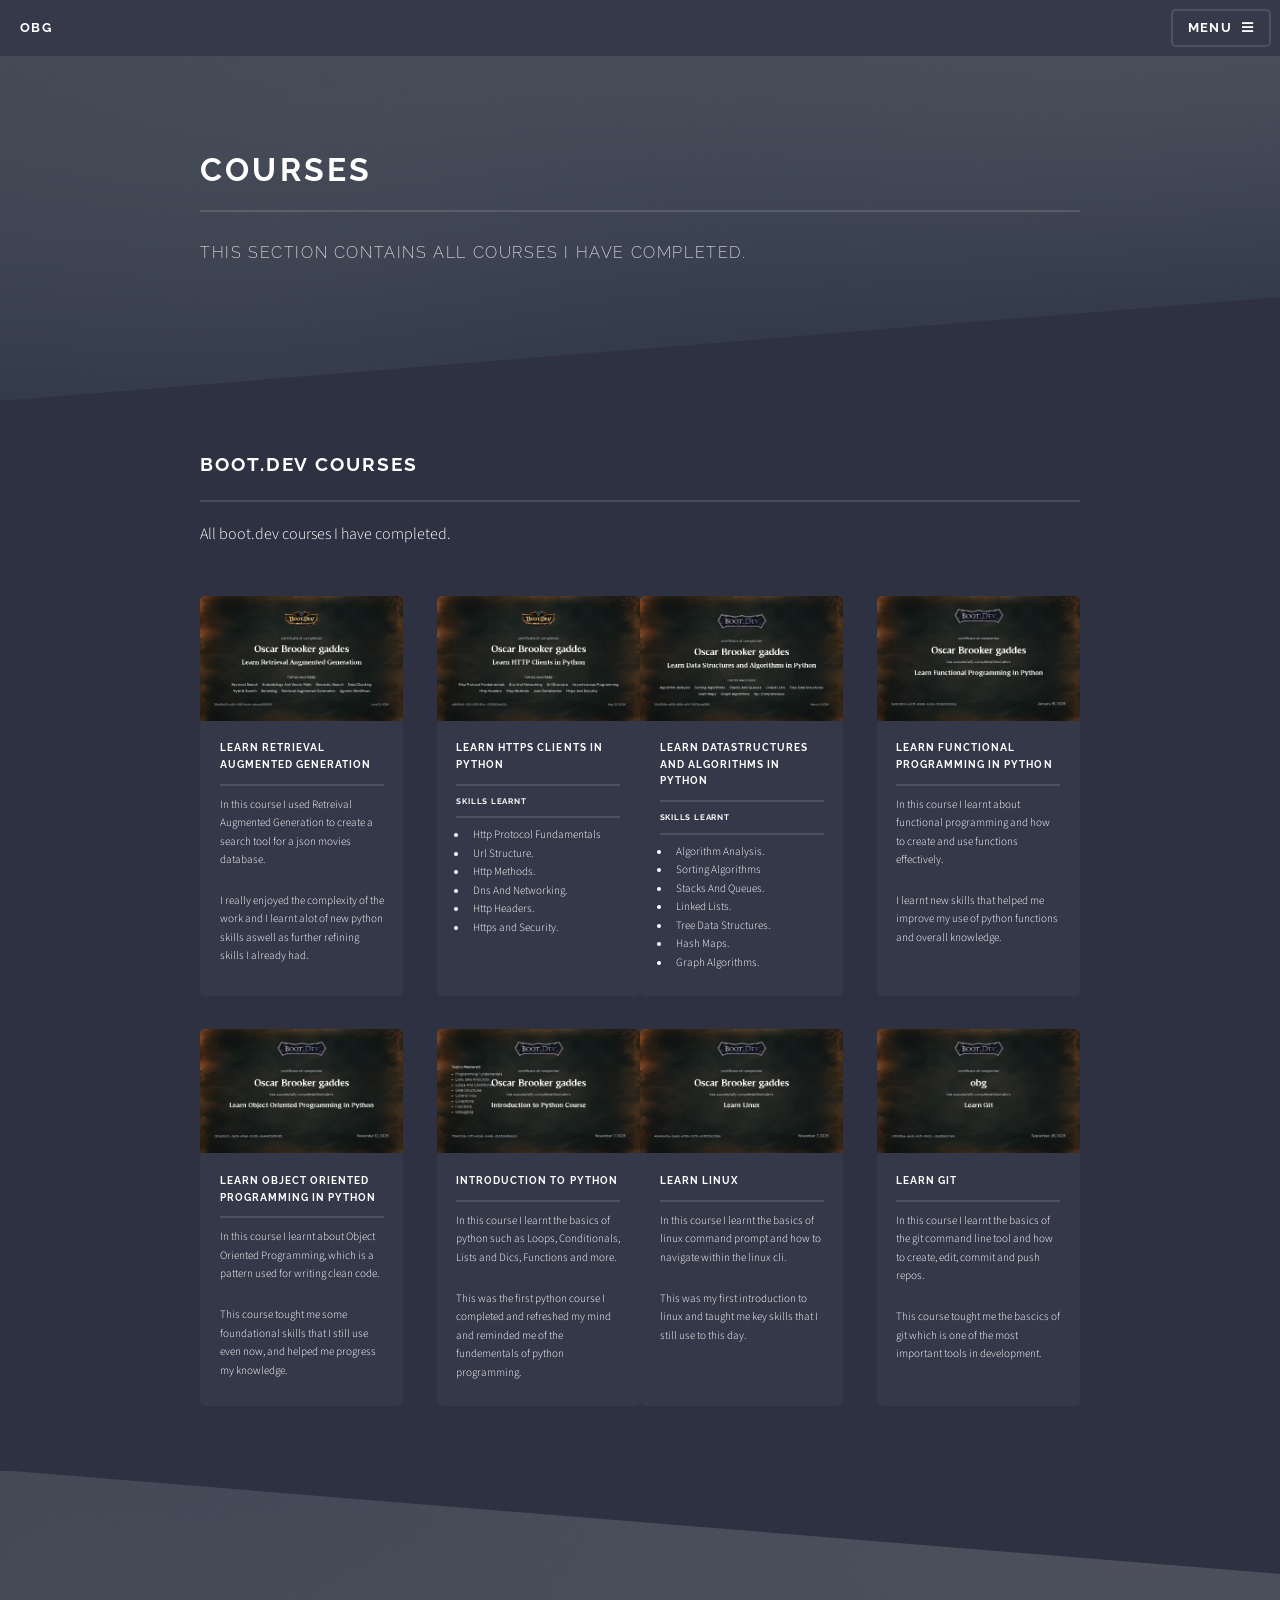
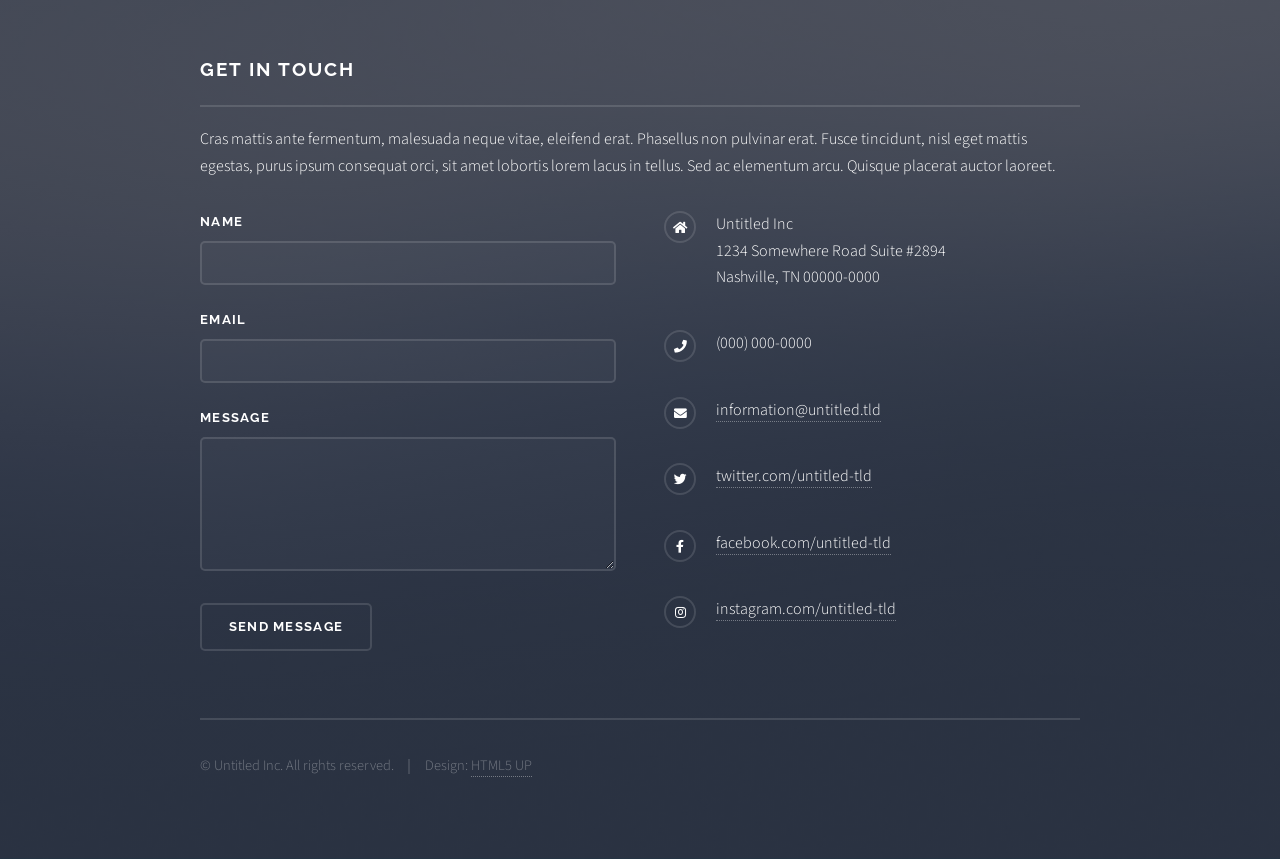
==== commit 51287831: "added courses to course page." ====
--- a/elements.html
+++ b/elements.html
@@ -77,6 +77,50 @@
 												<li>Https and Security.</li>
 											</ul>
 										</article>
+										<article>
+											<a href="#" class="image"><img src="images/Bootdev-Course-Certificates/data-structures-and-algorithms-certificate.jpeg" alt="" /></a>
+											<h3 class="major">Learn Datastructures and Algorithms in Python</h3>
+											<h4 class="major">Skills Learnt</h4>
+											<ul>
+												<li>Algorithm Analysis.</li>
+												<li>Sorting Algorithms</li>
+												<li>Stacks And Queues.</li>
+												<li>Linked Lists.</li>
+												<li>Tree Data Structures.</li>
+												<li>Hash Maps.</li>
+												<li>Graph Algorithms.</li>
+											</ul>
+										</article>
+										<article>
+											<a href="#" class="image"><img src="images/Bootdev-Course-Certificates/functional-programming-certificate.jpeg" alt="" /></a>
+											<h3 class="major">Learn Functional Programming in Python</h3>
+											<p>In this course I learnt about functional programming and how to create and use functions effectively.</p>
+											<p>I learnt new skills that helped me improve my use of python functions and overall knowledge.</p>
+										</article>
+										<article>
+											<a href="#" class="image"><img src="images/Bootdev-Course-Certificates/object-oriented-programming-certificate.jpeg" alt="" /></a>
+											<h3 class="major">Learn Object Oriented Programming in Python</h3>
+											<p>In this course I learnt about Object Oriented Programming, which is a pattern used for writing clean code.</p>
+											<p>This course tought me some foundational skills that I still use even now, and helped me progress my knowledge.</p>
+										</article>
+										<article>
+											<a href="#" class="image"><img src="images/Bootdev-Course-Certificates/intro-to-python-certificate.jpeg" alt="" /></a>
+											<h3 class="major">Introduction to Python</h3>
+											<p>In this course I learnt the basics of python such as Loops, Conditionals, Lists and Dics, Functions and more.</p>
+											<p>This was the first python course I completed and refreshed my mind and reminded me of the fundementals of python programming.</p>
+										</article>
+										<article>
+											<a href="#" class="image"><img src="images/Bootdev-Course-Certificates/learn-linux-certificate.jpeg" alt="" /></a>
+											<h3 class="major">Learn Linux</h3>
+											<p>In this course I learnt the basics of linux command prompt and how to navigate within the linux cli.</p>
+											<p>This was my first introduction to linux and taught me key skills that I still use to this day.</p>
+										</article>
+										<article>
+											<a href="#" class="image"><img src="images/Bootdev-Course-Certificates/learn-git-certificate.jpeg" alt="" /></a>
+											<h3 class="major">Learn Git</h3>
+											<p>In this course I learnt the basics of the git command line tool and how to create, edit, commit and push repos.</p>
+											<p>This course tought me the bascics of git which is one of the most important tools in development.</p>
+										</article>
 									</section>
 								</div>
 							</div>
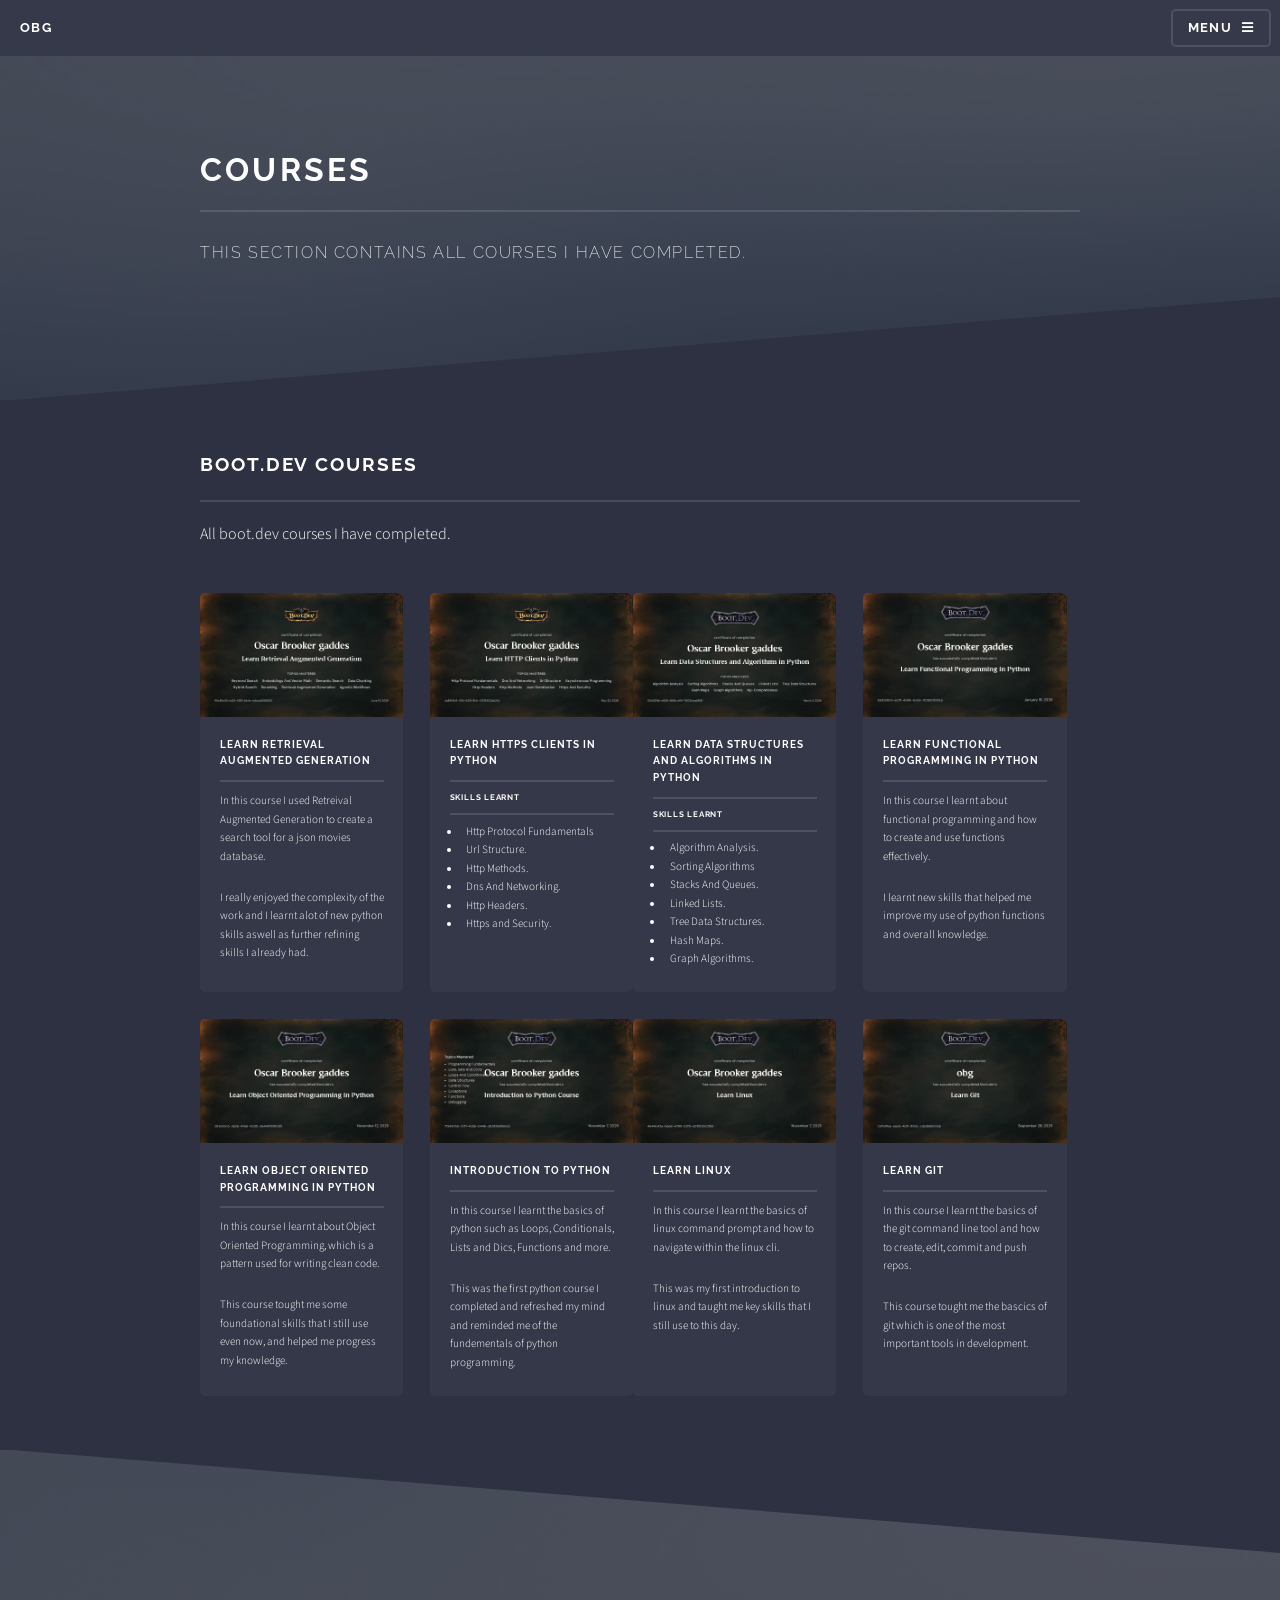
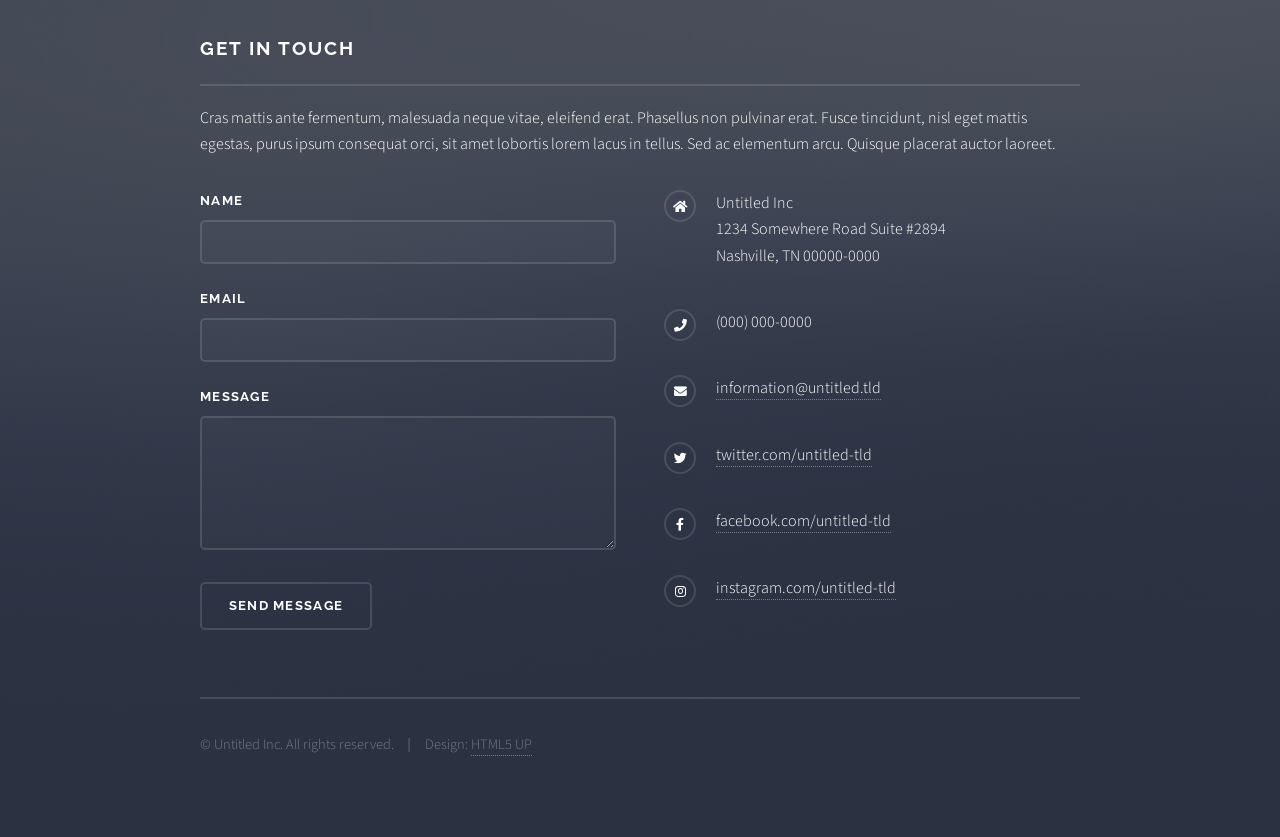
==== commit 30e5ecf2: "10:54" ====
--- a/elements.html
+++ b/elements.html
@@ -79,7 +79,7 @@
 										</article>
 										<article>
 											<a href="#" class="image"><img src="images/Bootdev-Course-Certificates/data-structures-and-algorithms-certificate.jpeg" alt="" /></a>
-											<h3 class="major">Learn Datastructures and Algorithms in Python</h3>
+											<h3 class="major">Learn Data Structures and Algorithms in Python</h3>
 											<h4 class="major">Skills Learnt</h4>
 											<ul>
 												<li>Algorithm Analysis.</li>
--- a/assets/css/main.css
+++ b/assets/css/main.css
@@ -3236,16 +3236,17 @@
 		-webkit-flex-wrap: wrap;
 		-ms-flex-wrap: wrap;
 		flex-wrap: wrap;
-		margin: 0 0 2em 0;
+		margin: 0 0 1.5em 0;
 	}
 
 		.long-features article {
 			padding: 1.75em 1.75em 0.1em 1.75em ;
 			background-color: #353849;
 			border-radius: 5px;
-			margin: 1.5em 3em 1.5em 0;
+			margin: 1.2em 2.4em 1.2em 0;
 			width: calc(25% - 1.5em);
 			font-size: 0.7em;
+			gap: 20px;
 		}
 
 			.long-features article:nth-child(2n) {
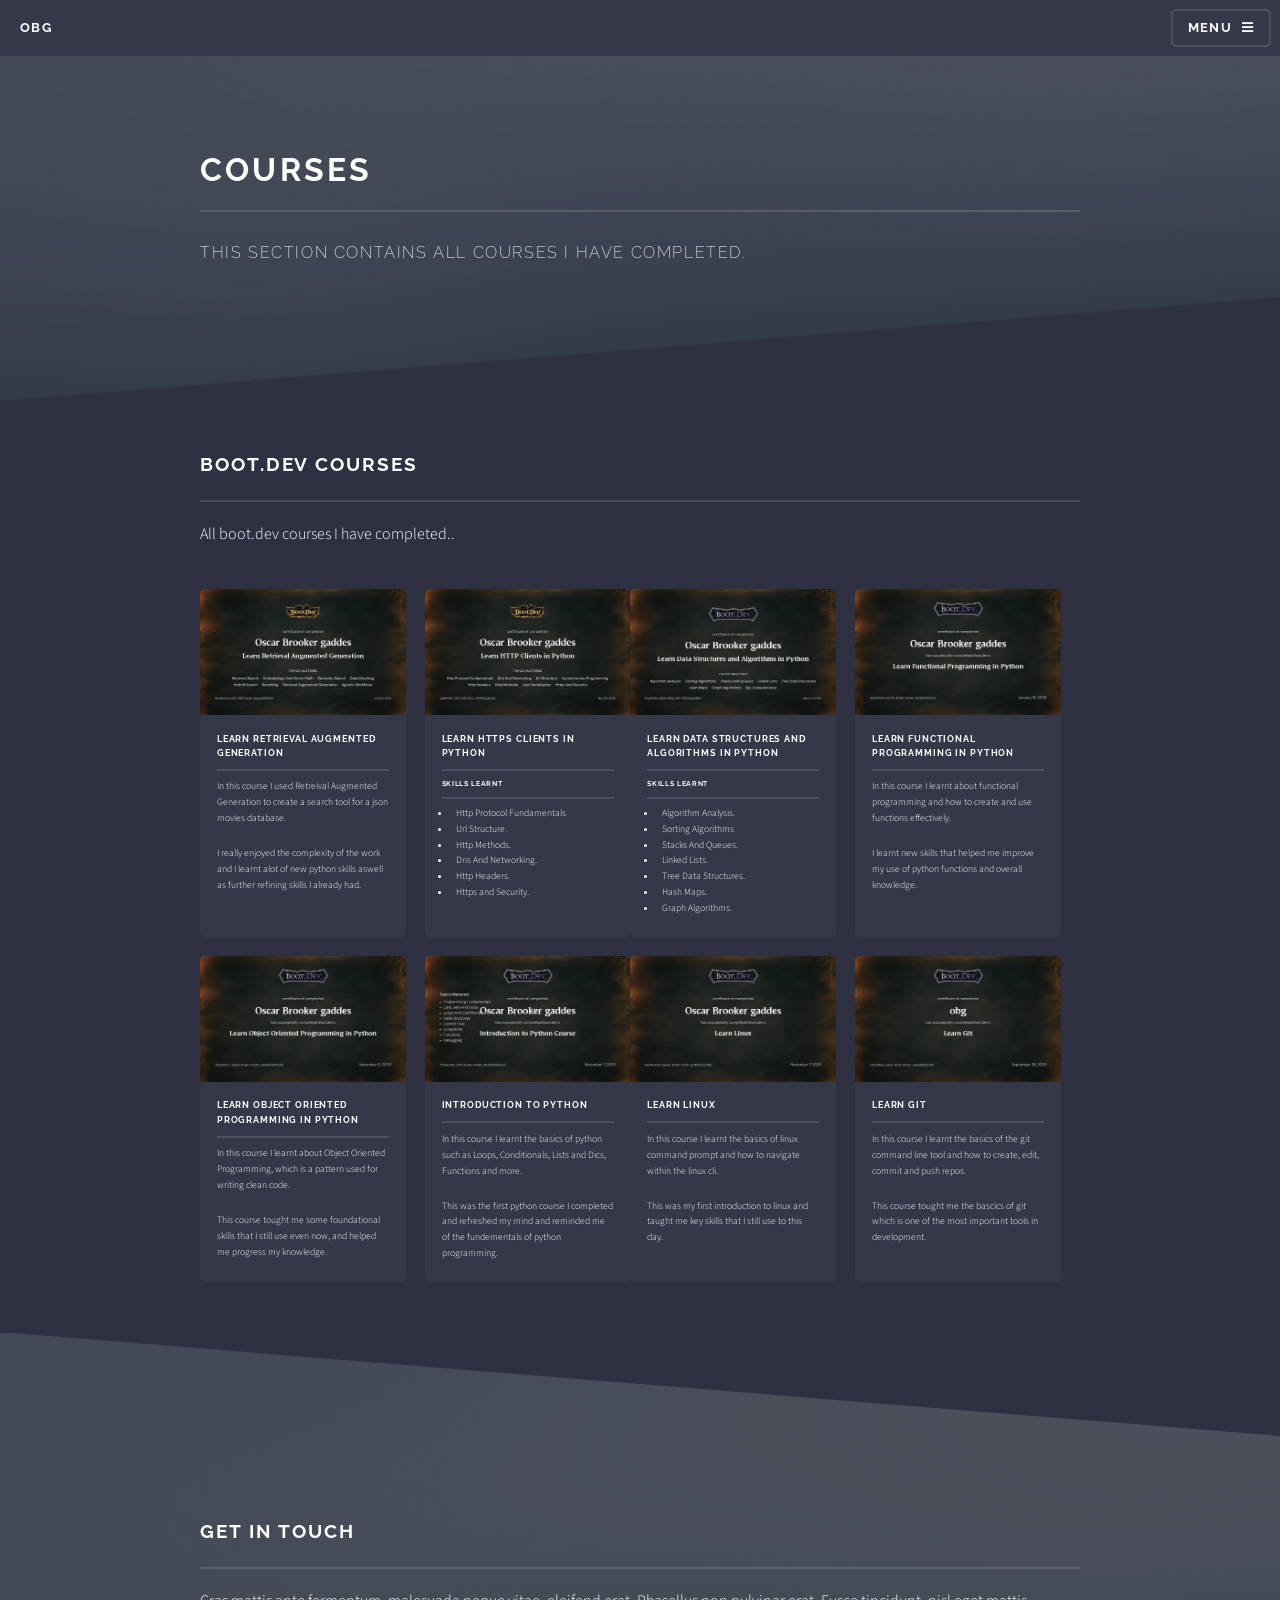
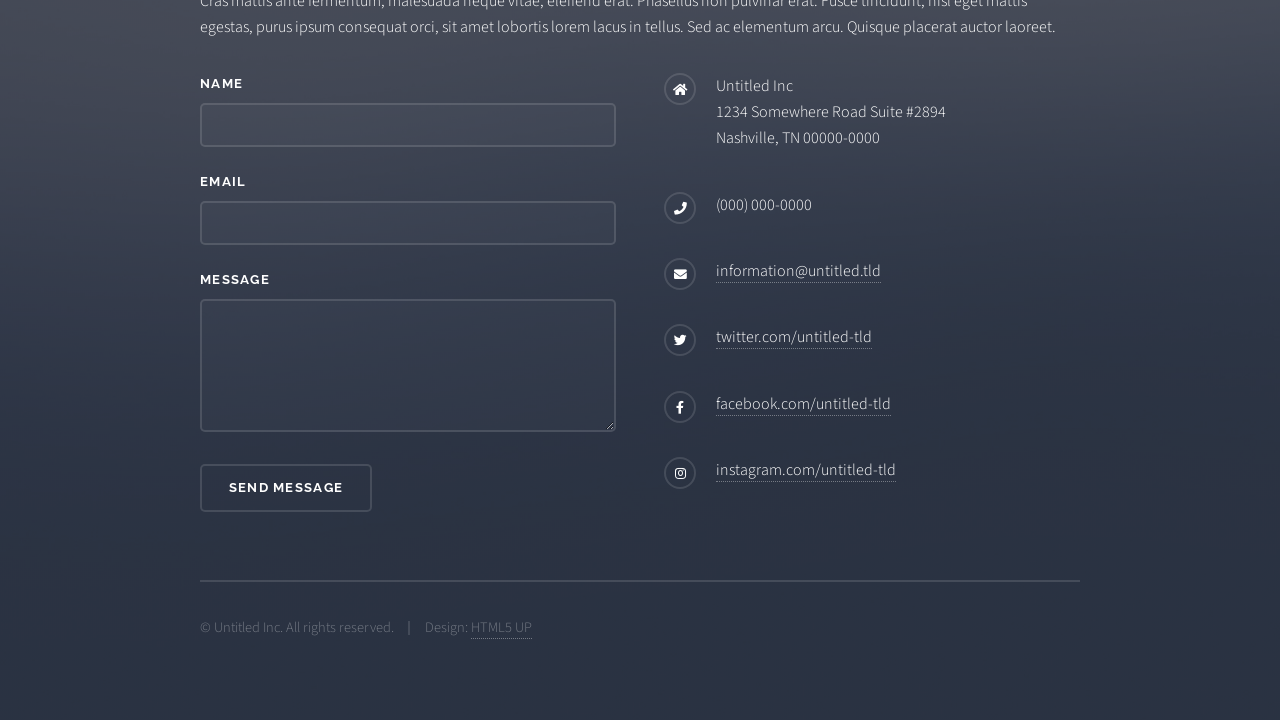
==== commit 8fd6e08e: "11:06" ====
--- a/elements.html
+++ b/elements.html
@@ -53,7 +53,7 @@
 
 									<section>
 										<h2 class="major">Boot.dev Courses</h2>
-										<p>All boot.dev courses I have completed.</p>
+										<p>All boot.dev courses I have completed..</p>
 		
 									</section>
 
@@ -64,6 +64,7 @@
 											<p>In this course I used Retreival Augmented Generation to create a search tool for a json movies database.</p>
 											<p>I really enjoyed the complexity of the work and I learnt alot of new python skills aswell as further refining skills I already had.</p>
 										</article>
+
 										<article>
 											<a href="#" class="image"><img src="images/Bootdev-Course-Certificates/http-clients-certificate.jpeg" alt="" /></a>
 											<h3 class="major">Learn https Clients in Python</h3>
@@ -77,6 +78,7 @@
 												<li>Https and Security.</li>
 											</ul>
 										</article>
+
 										<article>
 											<a href="#" class="image"><img src="images/Bootdev-Course-Certificates/data-structures-and-algorithms-certificate.jpeg" alt="" /></a>
 											<h3 class="major">Learn Data Structures and Algorithms in Python</h3>
@@ -91,30 +93,35 @@
 												<li>Graph Algorithms.</li>
 											</ul>
 										</article>
+
 										<article>
 											<a href="#" class="image"><img src="images/Bootdev-Course-Certificates/functional-programming-certificate.jpeg" alt="" /></a>
 											<h3 class="major">Learn Functional Programming in Python</h3>
 											<p>In this course I learnt about functional programming and how to create and use functions effectively.</p>
 											<p>I learnt new skills that helped me improve my use of python functions and overall knowledge.</p>
 										</article>
+
 										<article>
 											<a href="#" class="image"><img src="images/Bootdev-Course-Certificates/object-oriented-programming-certificate.jpeg" alt="" /></a>
 											<h3 class="major">Learn Object Oriented Programming in Python</h3>
 											<p>In this course I learnt about Object Oriented Programming, which is a pattern used for writing clean code.</p>
 											<p>This course tought me some foundational skills that I still use even now, and helped me progress my knowledge.</p>
 										</article>
+
 										<article>
 											<a href="#" class="image"><img src="images/Bootdev-Course-Certificates/intro-to-python-certificate.jpeg" alt="" /></a>
 											<h3 class="major">Introduction to Python</h3>
 											<p>In this course I learnt the basics of python such as Loops, Conditionals, Lists and Dics, Functions and more.</p>
 											<p>This was the first python course I completed and refreshed my mind and reminded me of the fundementals of python programming.</p>
 										</article>
+
 										<article>
 											<a href="#" class="image"><img src="images/Bootdev-Course-Certificates/learn-linux-certificate.jpeg" alt="" /></a>
 											<h3 class="major">Learn Linux</h3>
 											<p>In this course I learnt the basics of linux command prompt and how to navigate within the linux cli.</p>
 											<p>This was my first introduction to linux and taught me key skills that I still use to this day.</p>
 										</article>
+
 										<article>
 											<a href="#" class="image"><img src="images/Bootdev-Course-Certificates/learn-git-certificate.jpeg" alt="" /></a>
 											<h3 class="major">Learn Git</h3>
--- a/assets/css/main.css
+++ b/assets/css/main.css
@@ -3243,9 +3243,9 @@
 			padding: 1.75em 1.75em 0.1em 1.75em ;
 			background-color: #353849;
 			border-radius: 5px;
-			margin: 1.2em 2.4em 1.2em 0;
+			margin: 1em 2em 1em 0;
 			width: calc(25% - 1.5em);
-			font-size: 0.7em;
+			font-size: 0.6em;
 			gap: 20px;
 		}
 
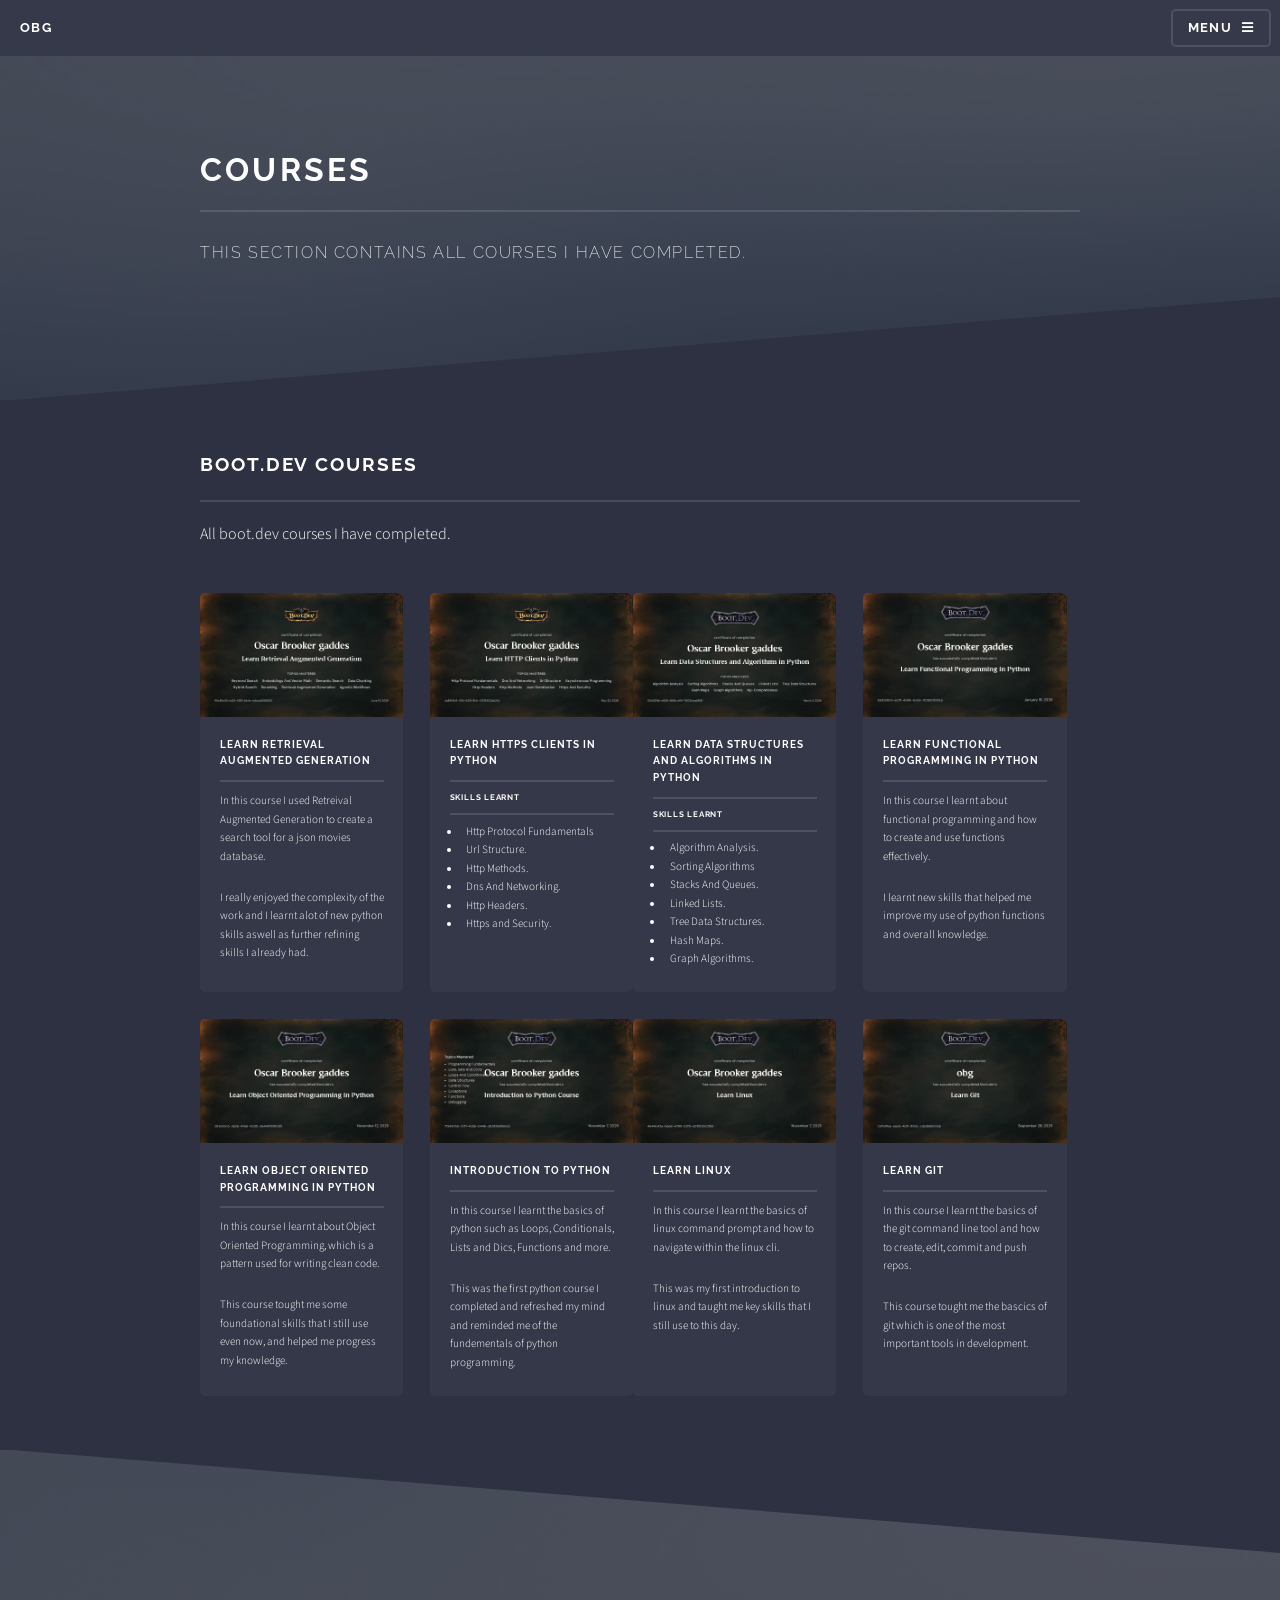
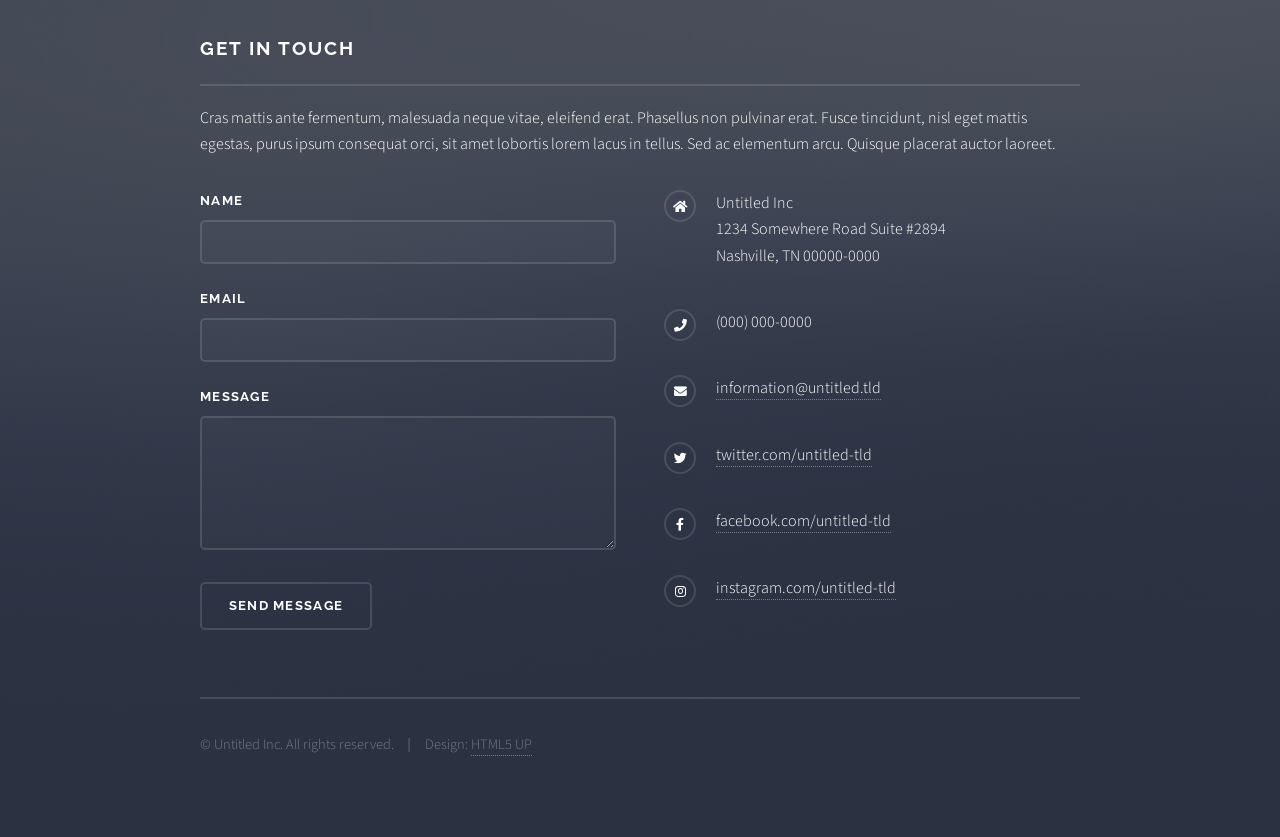
==== commit 6881c059: "11:08" ====
--- a/elements.html
+++ b/elements.html
@@ -53,7 +53,7 @@
 
 									<section>
 										<h2 class="major">Boot.dev Courses</h2>
-										<p>All boot.dev courses I have completed..</p>
+										<p>All boot.dev courses I have completed.</p>
 		
 									</section>
 
--- a/assets/css/main.css
+++ b/assets/css/main.css
@@ -3243,9 +3243,9 @@
 			padding: 1.75em 1.75em 0.1em 1.75em ;
 			background-color: #353849;
 			border-radius: 5px;
-			margin: 1em 2em 1em 0;
+			margin: 1.2em 2.4em 1.2em 0;
 			width: calc(25% - 1.5em);
-			font-size: 0.6em;
+			font-size: 0.7em;
 			gap: 20px;
 		}
 
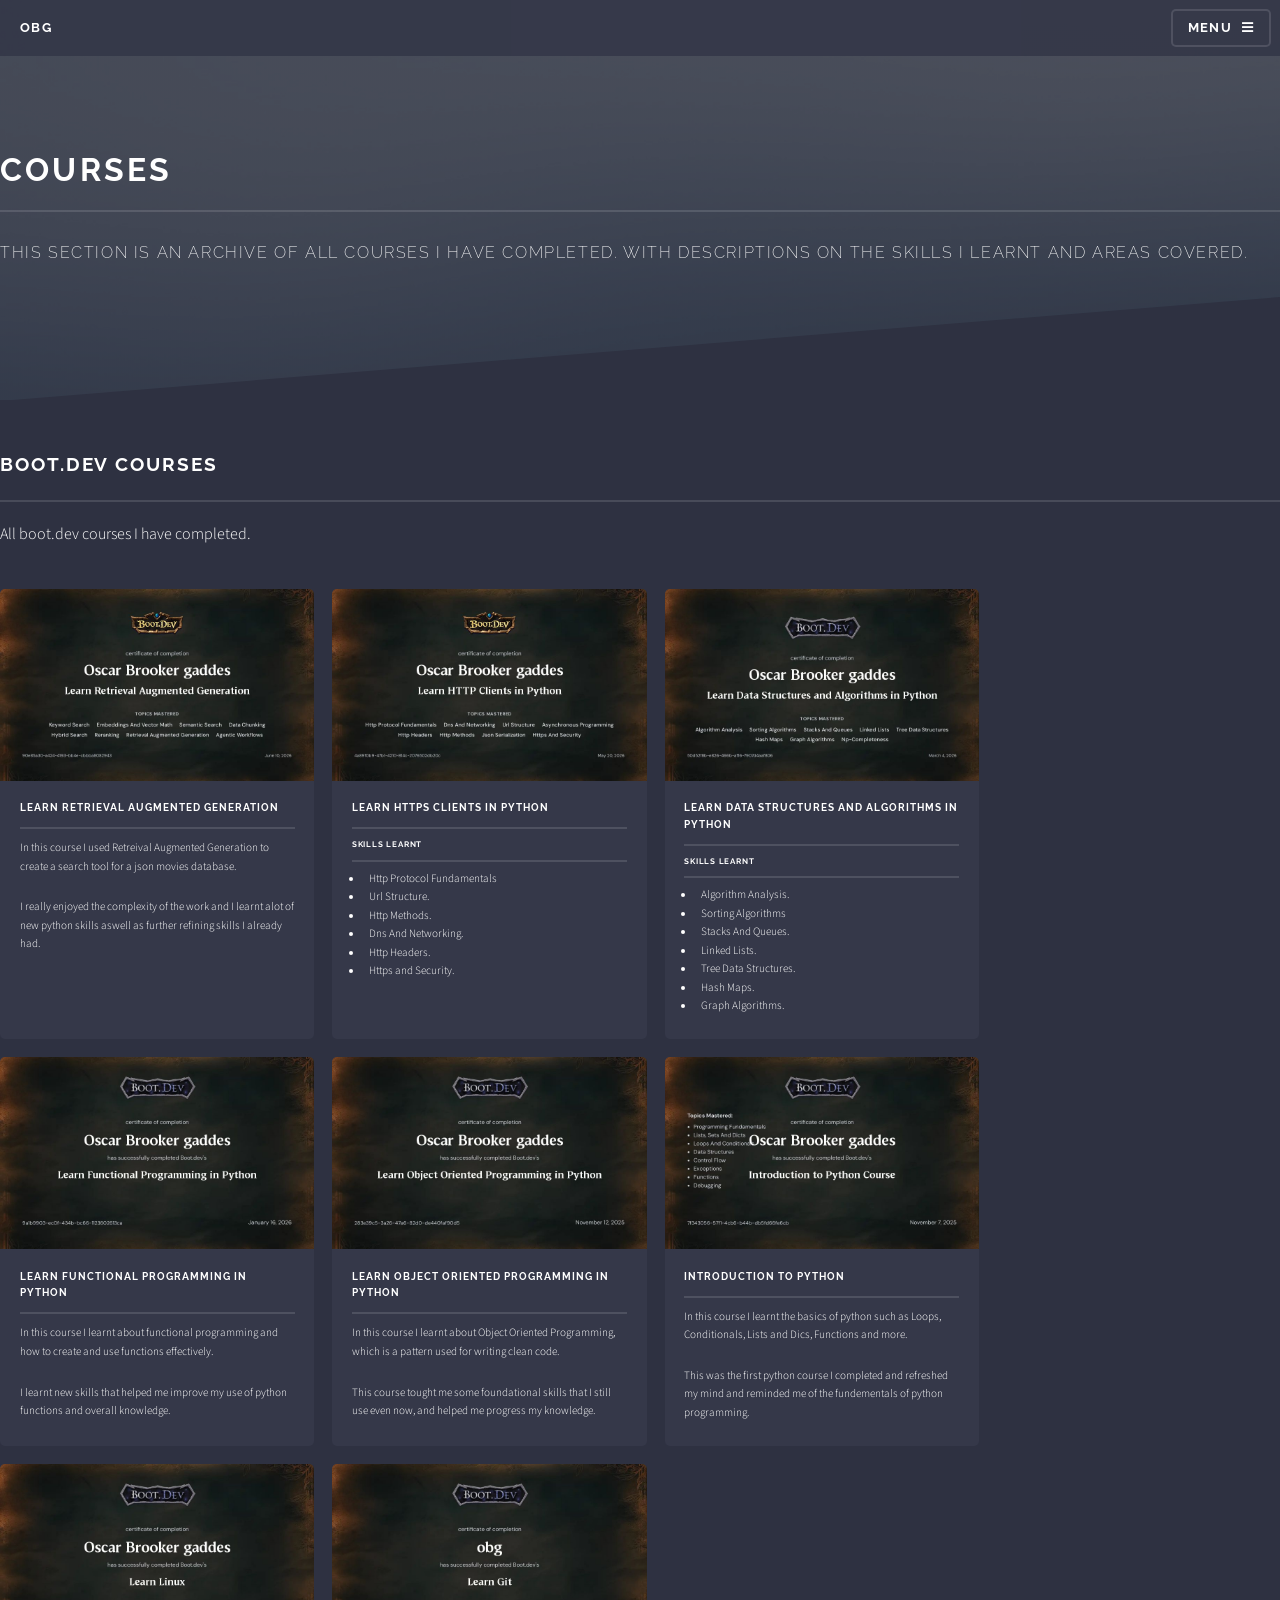
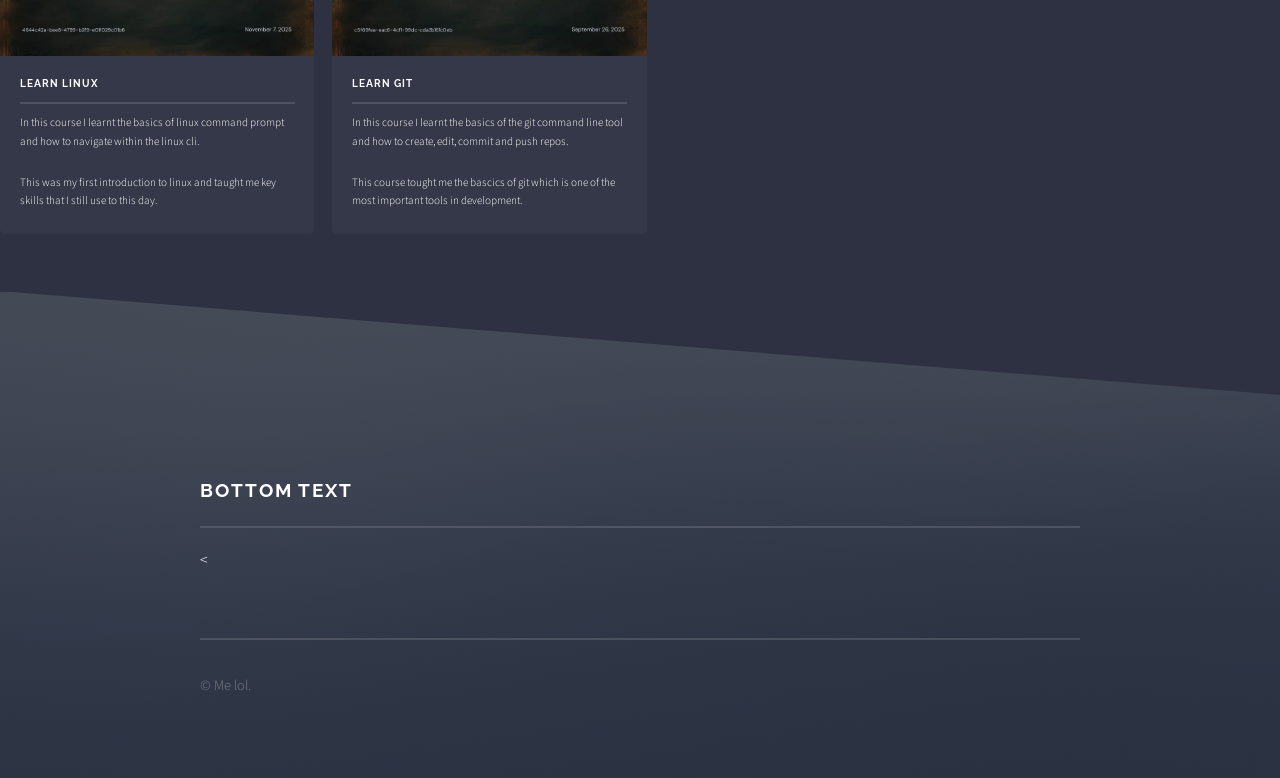
==== commit 07ad5f9c: "11:28" ====
--- a/elements.html
+++ b/elements.html
@@ -43,7 +43,7 @@
 						<header>
 							<div class="inner">
 								<h2>Courses</h2>
-								<p>This section contains all courses I have completed.</p>
+								<p>This section is an archive of all courses I have completed. With descriptions on the skills I learnt and areas covered.</p>
 							</div>
 						</header>
 
@@ -137,41 +137,10 @@
 				<!-- Footer -->
 					<section id="footer">
 						<div class="inner">
-							<h2 class="major">Get in touch</h2>
-							<p>Cras mattis ante fermentum, malesuada neque vitae, eleifend erat. Phasellus non pulvinar erat. Fusce tincidunt, nisl eget mattis egestas, purus ipsum consequat orci, sit amet lobortis lorem lacus in tellus. Sed ac elementum arcu. Quisque placerat auctor laoreet.</p>
-							<form method="post" action="#">
-								<div class="fields">
-									<div class="field">
-										<label for="name">Name</label>
-										<input type="text" name="name" id="name" />
-									</div>
-									<div class="field">
-										<label for="email">Email</label>
-										<input type="email" name="email" id="email" />
-									</div>
-									<div class="field">
-										<label for="message">Message</label>
-										<textarea name="message" id="message" rows="4"></textarea>
-									</div>
-								</div>
-								<ul class="actions">
-									<li><input type="submit" value="Send Message" /></li>
-								</ul>
-							</form>
-							<ul class="contact">
-								<li class="icon solid fa-home">
-									Untitled Inc<br />
-									1234 Somewhere Road Suite #2894<br />
-									Nashville, TN 00000-0000
-								</li>
-								<li class="icon solid fa-phone">(000) 000-0000</li>
-								<li class="icon solid fa-envelope"><a href="#">information@untitled.tld</a></li>
-								<li class="icon brands fa-twitter"><a href="#">twitter.com/untitled-tld</a></li>
-								<li class="icon brands fa-facebook-f"><a href="#">facebook.com/untitled-tld</a></li>
-								<li class="icon brands fa-instagram"><a href="#">instagram.com/untitled-tld</a></li>
-							</ul>
+							<h2 class="major">Bottom Text</h2>
+							<
 							<ul class="copyright">
-								<li>&copy; Untitled Inc. All rights reserved.</li><li>Design: <a href="http://html5up.net">HTML5 UP</a></li>
+								<li>&copy; Me lol.</li>
 							</ul>
 						</div>
 					</section>
--- a/assets/css/main.css
+++ b/assets/css/main.css
@@ -3236,26 +3236,22 @@
 		-webkit-flex-wrap: wrap;
 		-ms-flex-wrap: wrap;
 		flex-wrap: wrap;
-		margin: 0 0 1.5em 0;
+		margin: 0 0 2em 0;
 	}
 
 		.long-features article {
-			padding: 1.75em 1.75em 0.1em 1.75em ;
+			padding: 1.75em 1.75em 0.1em 1.75em;
 			background-color: #353849;
 			border-radius: 5px;
-			margin: 1.2em 2.4em 1.2em 0;
-			width: calc(25% - 1.5em);
+			margin: 0.8em 1.6em 0.8em 0;
+			width: calc(25% - 0.5em);
 			font-size: 0.7em;
-			gap: 20px;
-		}
-
-			.long-features article:nth-child(2n) {
-				margin-right: 0;
-			}
+		}
 
 			.long-features article .image {
 				border-radius: 5px 5px 0 0;
 				display: block;
+				margin-right: 0;
 				margin-bottom: 1.75em;
 				margin-left: -1.75em;
 				margin-top: -1.75em;
@@ -3635,7 +3631,7 @@
 
 		#wrapper > header .inner {
 			margin: 0 auto;
-			width: 55em;
+			width: 80em;
 		}
 
 		#wrapper > header h2 {
@@ -3764,7 +3760,7 @@
 		.wrapper .inner {
 			padding: 3em 0 1em 0 ;
 			margin: 0 auto;
-			width: 55em;
+			width: 80em;
 		}
 
 		.wrapper.style2 {
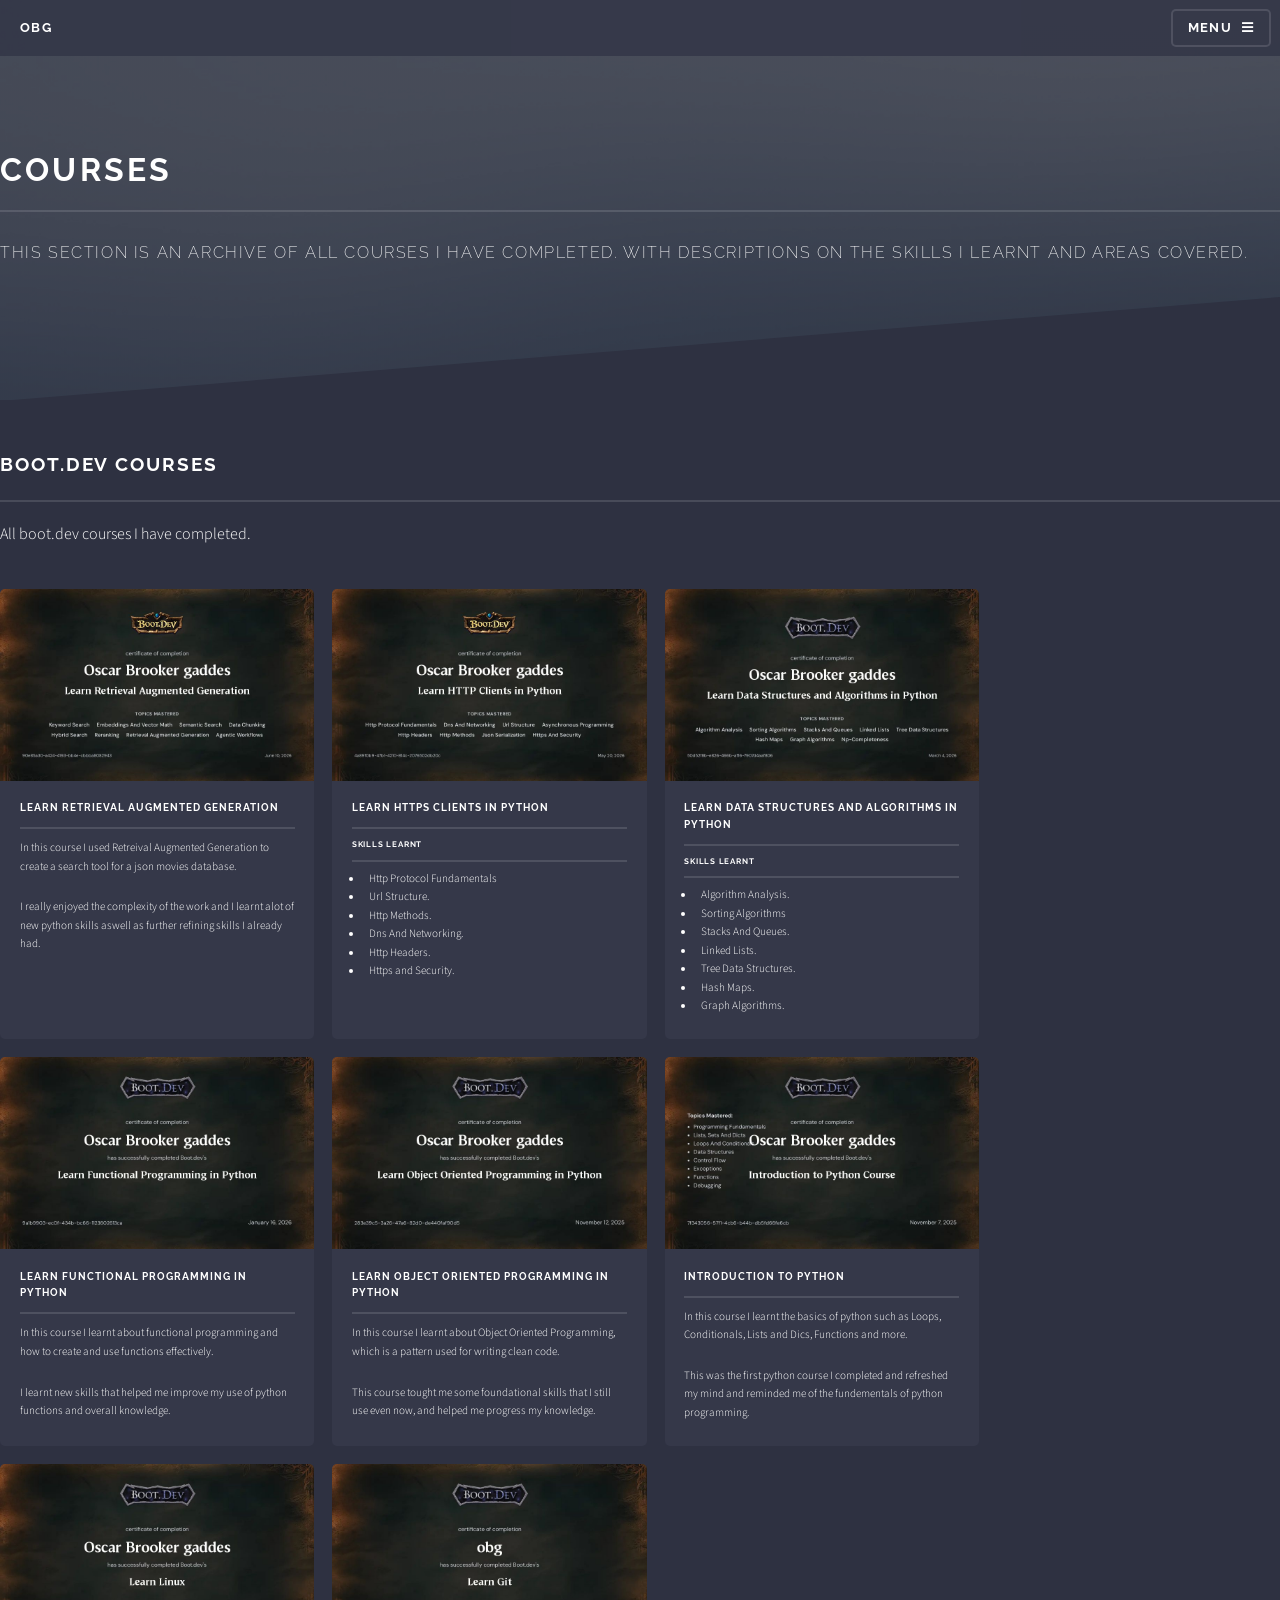
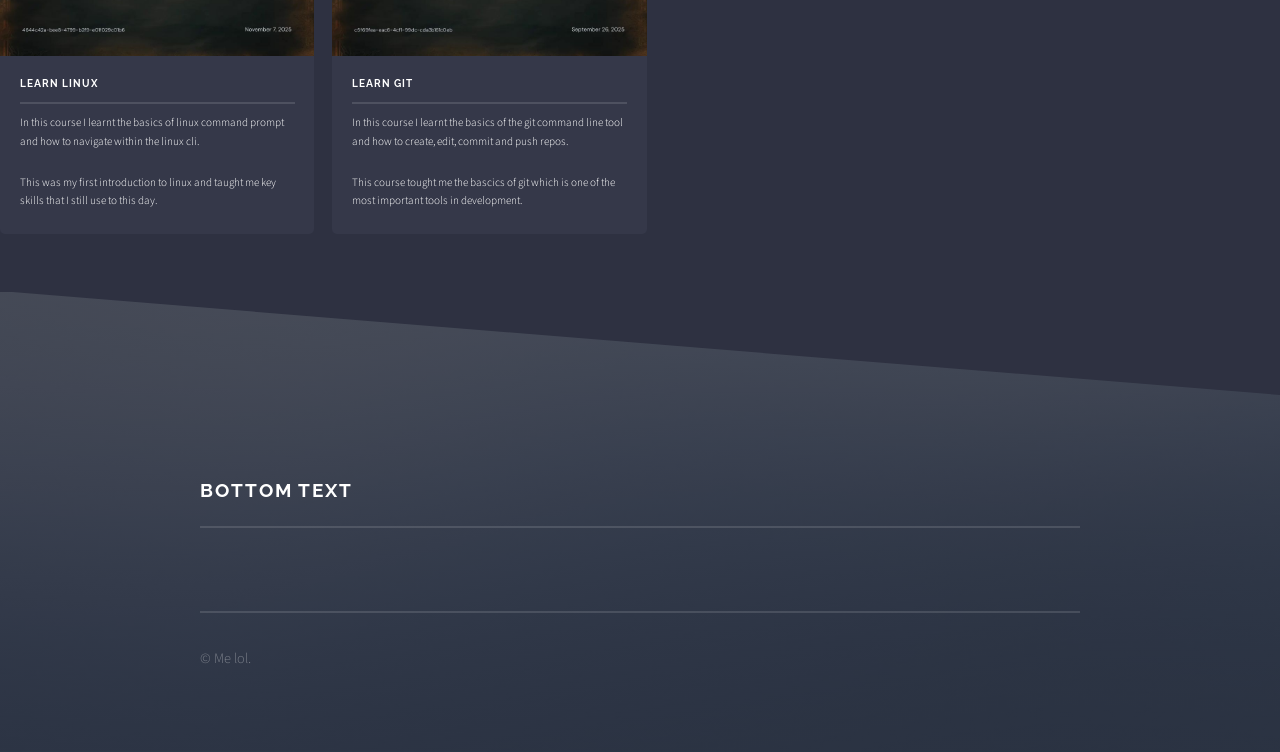
==== commit 1fb2aafc: "11:32" ====
--- a/elements.html
+++ b/elements.html
@@ -138,7 +138,6 @@
 					<section id="footer">
 						<div class="inner">
 							<h2 class="major">Bottom Text</h2>
-							<
 							<ul class="copyright">
 								<li>&copy; Me lol.</li>
 							</ul>
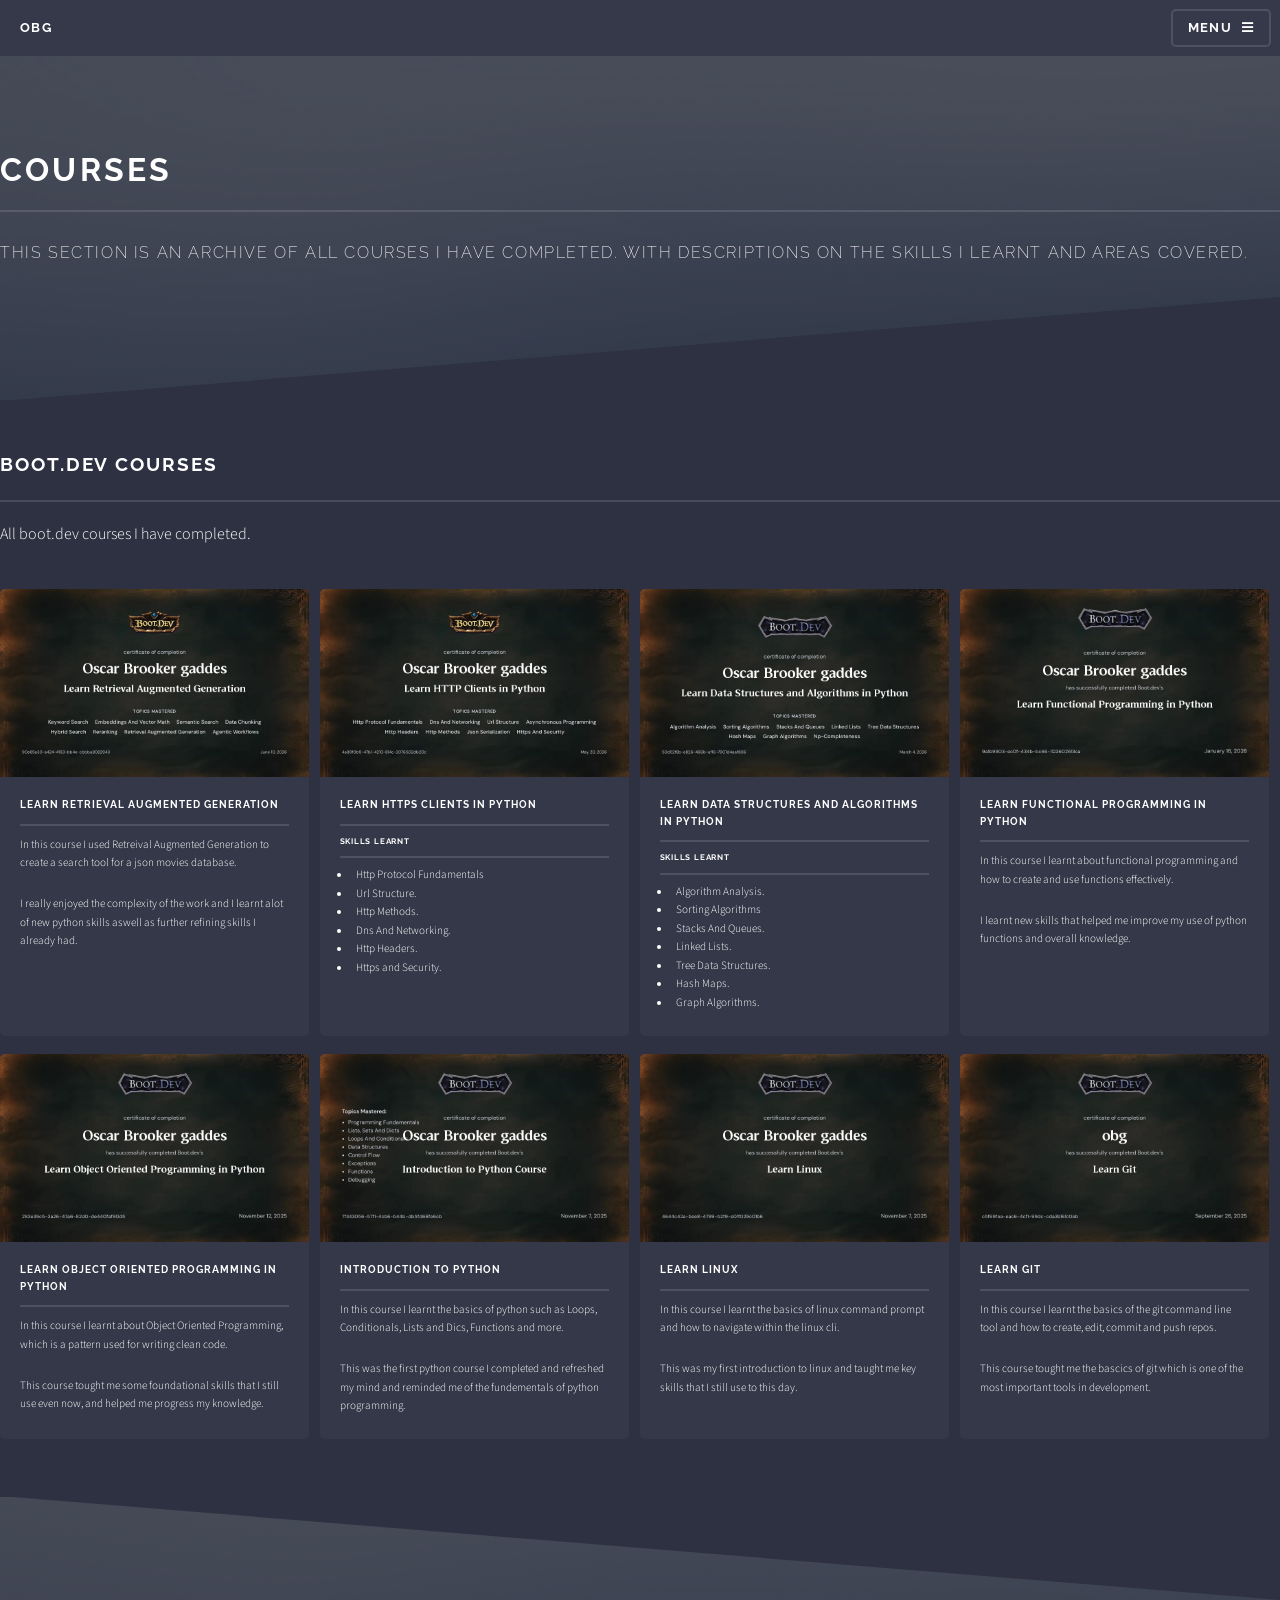
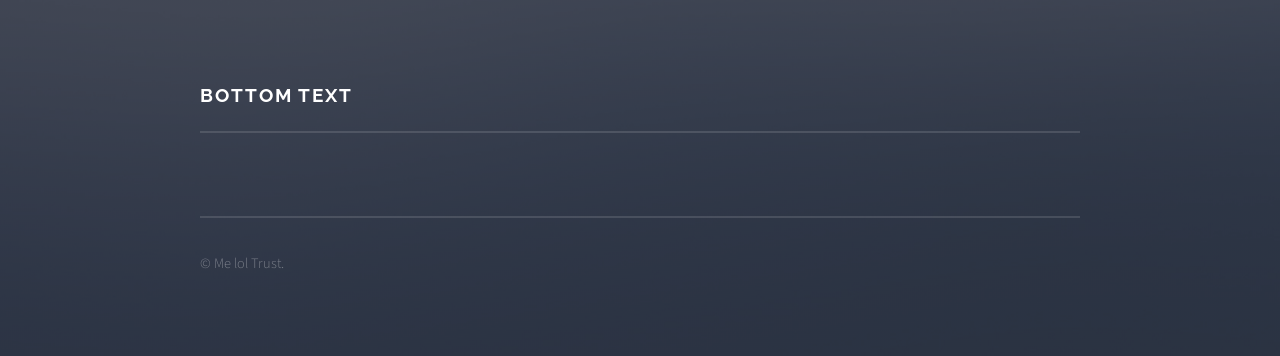
==== commit 5e3bfd2a: "11:56" ====
--- a/elements.html
+++ b/elements.html
@@ -139,7 +139,7 @@
 						<div class="inner">
 							<h2 class="major">Bottom Text</h2>
 							<ul class="copyright">
-								<li>&copy; Me lol.</li>
+								<li>&copy; Me lol Trust.</li>
 							</ul>
 						</div>
 					</section>
--- a/assets/css/main.css
+++ b/assets/css/main.css
@@ -3243,15 +3243,14 @@
 			padding: 1.75em 1.75em 0.1em 1.75em;
 			background-color: #353849;
 			border-radius: 5px;
-			margin: 0.8em 1.6em 0.8em 0;
-			width: calc(25% - 0.5em);
+			margin: 0.8em 1em 0.8em 0;
+			width: calc(25% - 1em);
 			font-size: 0.7em;
 		}
 
 			.long-features article .image {
 				border-radius: 5px 5px 0 0;
 				display: block;
-				margin-right: 0;
 				margin-bottom: 1.75em;
 				margin-left: -1.75em;
 				margin-top: -1.75em;
